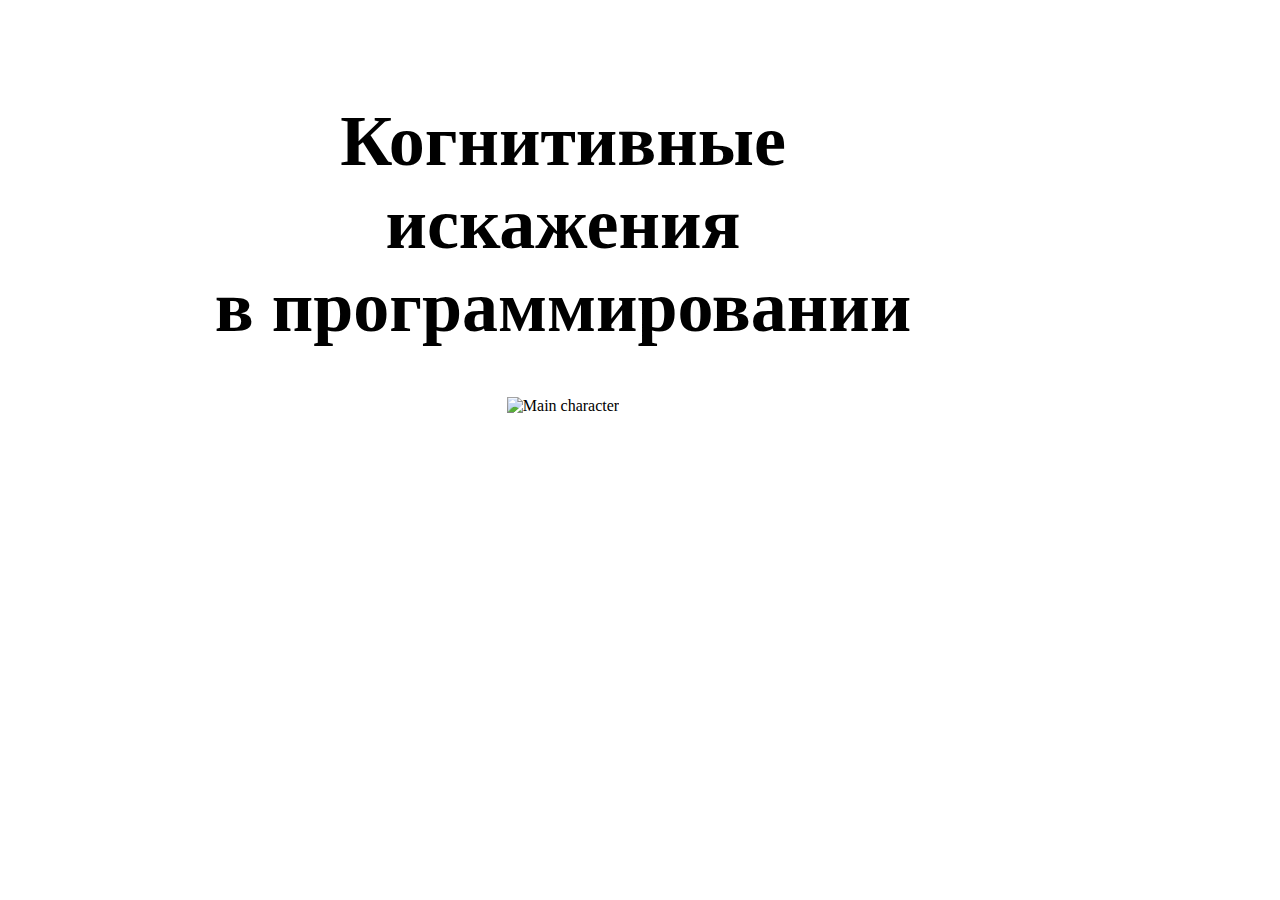
==== index.html @ b48329a7 "header  add section: head, img" ====
<!DOCTYPE html>
<html>
<head>
<meta charset='UTF-8'>
<title>Когнитивные искажения.nikimad</title>
<link href="./styles.css" rel="stylesheet" type="text/css" />
</head>
<body>
    <header>
        <section>
            <h1 class="header-head">Когнитивные
                <br>искажения
                <br>в программировании</h1>
            <img url="./projects-css-l1-cognitive-biases-master/images/background.png" alt="Main character" class="main-img">
        </section>
    </header>
    <main></main>
    <footer></footer>
</body>
</html>
---- styles.css ----
:root {
    --white: #fff;
    --semitransparent-white: #d7ccc0;
    --light: #f5f4f0;
    --main-color: #fe8a02;
    --main-dark: #42413c;
    --dark: #2a2626;
    --semitransparent-dark: #908d8b;
    --brown: #b09a81;
    --blue: #1085c5;
}

@font-face {
  font-family: 'Open Sans Italc';
  src: url('./fonts/Open_Sans/OpenSans-Italic-VariableFont_wdth\,wght.ttf');
}

@font-face {
  font-family: 'Open Sans';
  src: url('./fonts/Open_Sans/OpenSans-VariableFont_wdth\,wght.ttf');
}

@font-face {
  font-family: 'Neucha';
  src: url('./fonts/Neucha/Neucha-Regular.ttf');
}

.f-1 {
    font:16px/1.6em 'Open Sans';
    color: var(--dark);
}

h {
    line-height: 1.2em;
    font-family: 'Open Sans';
}

h1 {
    font-size: 72px;
}

h2 {
    font-size: 60px;
}

h3 {
    font-size: 34px;
}

section {
 max-width: 1110px;
 text-align: center;
 margin: 100px 0;   
}
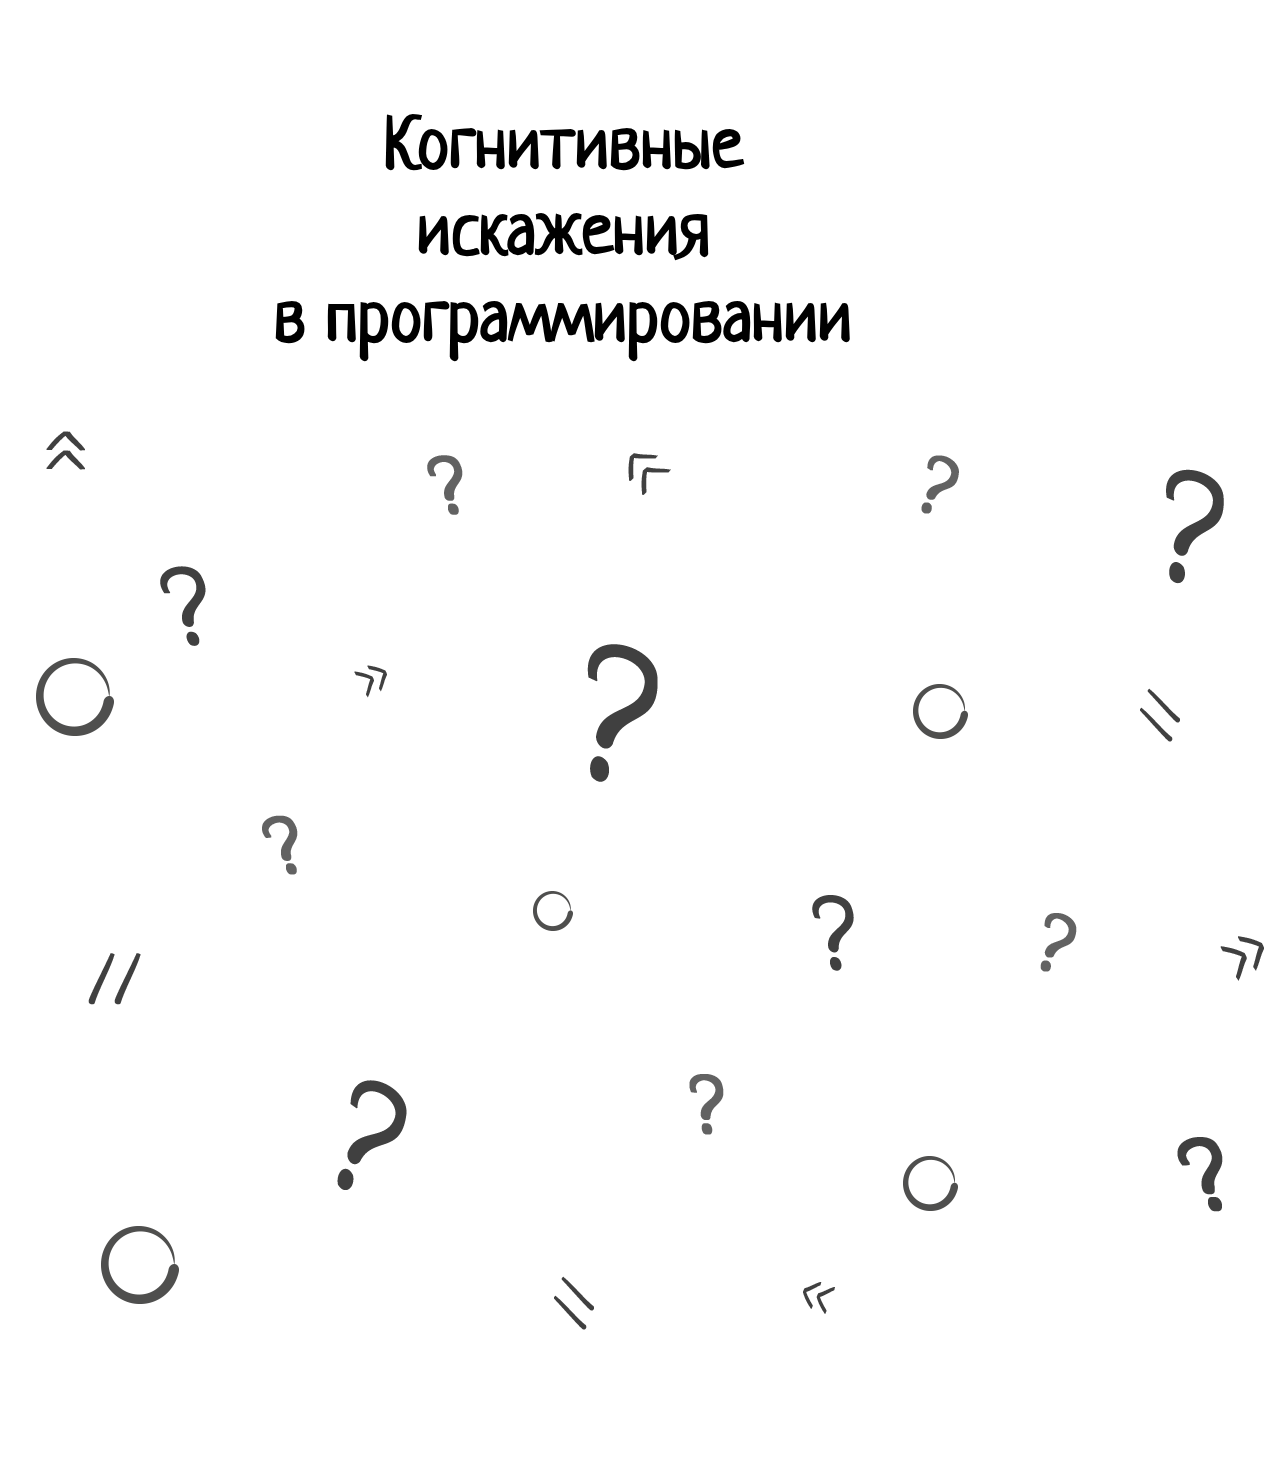
==== commit f2385642: "Update index.html" ====
--- a/index.html
+++ b/index.html
@@ -11,7 +11,7 @@
             <h1 class="header-head">Когнитивные
                 <br>искажения
                 <br>в программировании</h1>
-            <img url="./projects-css-l1-cognitive-biases-master/images/background.png" alt="Main character" class="main-img">
+            <img src="./projects-css-l1-cognitive-biases-master/images/background.png" alt="Main character" class="main-img">
         </section>
     </header>
     <main></main>
--- a/styles.css
+++ b/styles.css
@@ -30,9 +30,11 @@
     color: var(--dark);
 }
 
-h {
+h1,
+h2,
+h3 {
     line-height: 1.2em;
-    font-family: 'Open Sans';
+    font-family: 'Neucha';
 }
 
 h1 {
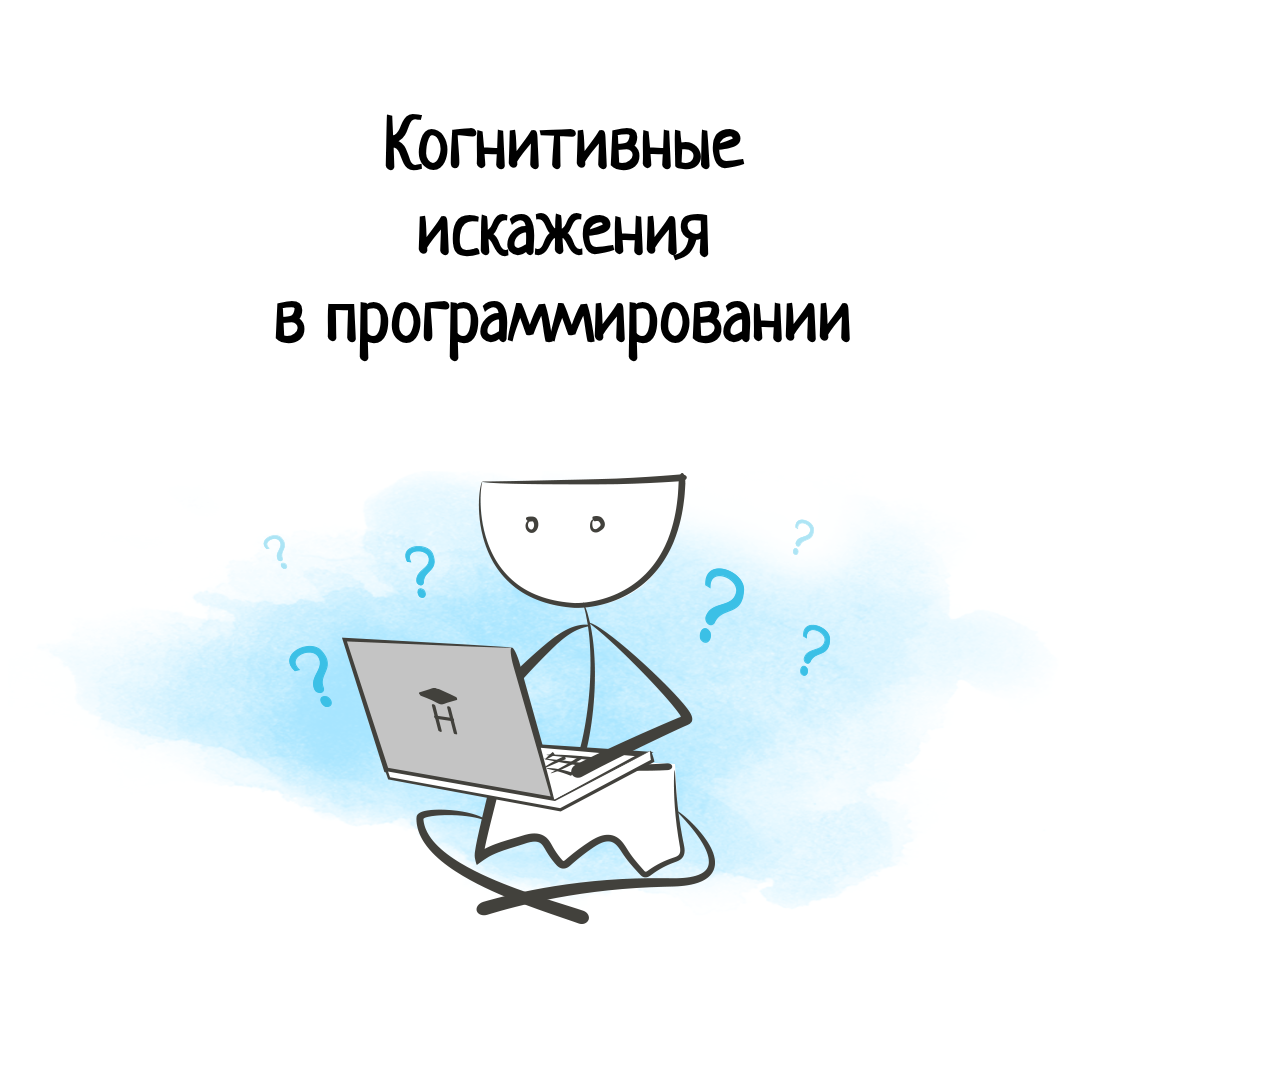
==== commit edc0da17: "Update index.html" ====
--- a/index.html
+++ b/index.html
@@ -11,7 +11,7 @@
             <h1 class="header-head">Когнитивные
                 <br>искажения
                 <br>в программировании</h1>
-            <img src="./projects-css-l1-cognitive-biases-master/images/background.png" alt="Main character" class="main-img">
+            <img src="./projects-css-l1-cognitive-biases-master/images/main.png" alt="Main character" class="main-img">
         </section>
     </header>
     <main></main>
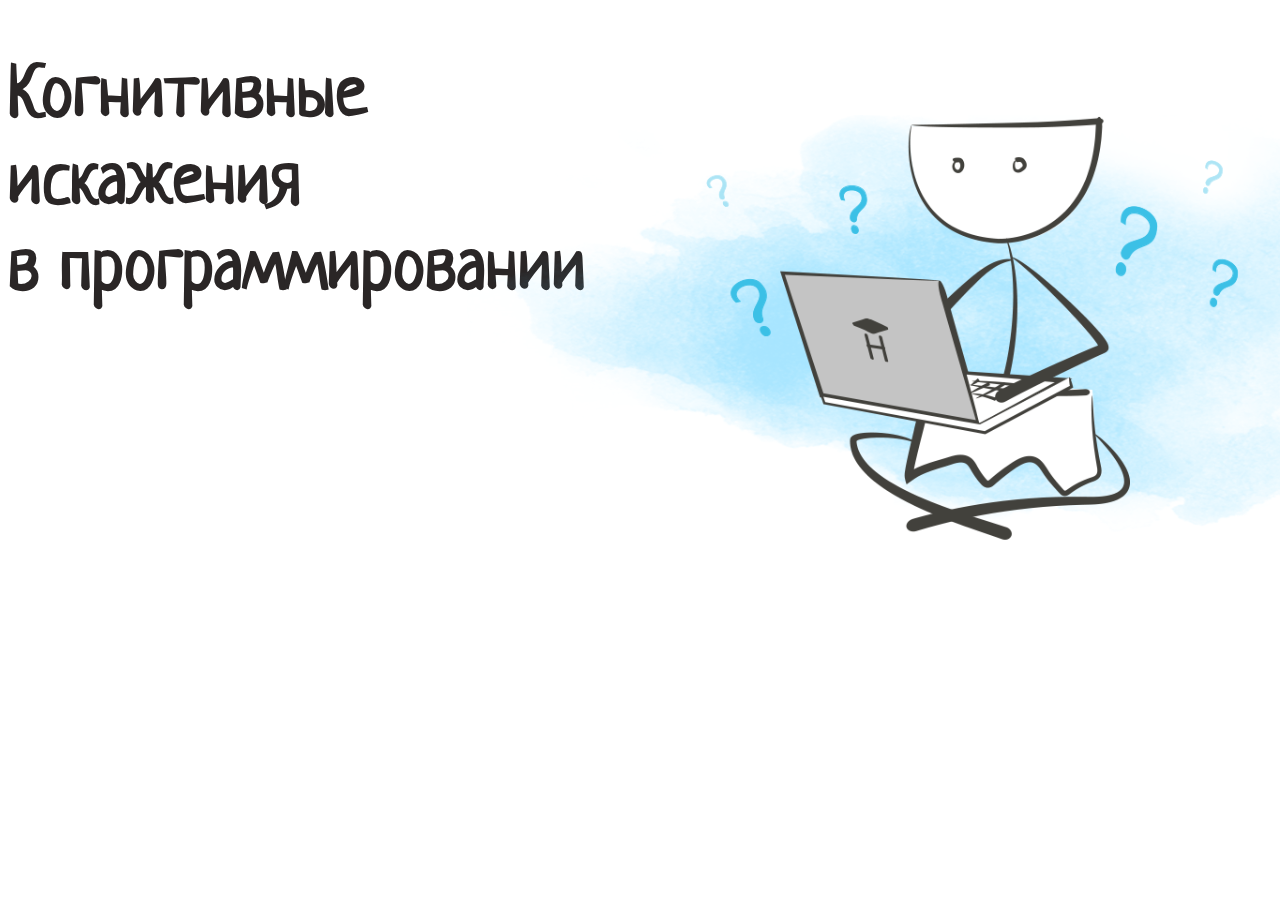
==== commit 956f4d4f: "Update index.html" ====
--- a/index.html
+++ b/index.html
@@ -7,12 +7,11 @@
 </head>
 <body>
     <header>
-        <section>
-            <h1 class="header-head">Когнитивные
-                <br>искажения
-                <br>в программировании</h1>
-            <img src="./projects-css-l1-cognitive-biases-master/images/main.png" alt="Main character" class="main-img">
-        </section>
+      <h1 class="f-1">Когнитивные
+        <br>искажения
+        <br>в программировании
+      </h1>
+      <img src="./projects-css-l1-cognitive-biases-master/images/main.png" alt="Main character" class="main-img">
     </header>
     <main></main>
     <footer></footer>
--- a/styles.css
+++ b/styles.css
@@ -26,7 +26,7 @@
 }
 
 .f-1 {
-    font:16px/1.6em 'Open Sans';
+    font:16px/1.6em 'Open Sans' sans-serif;
     color: var(--dark);
 }
 
@@ -50,7 +50,22 @@
 }
 
 section {
- max-width: 1110px;
- text-align: center;
- margin: 100px 0;   
+    position: relative;
+    max-width: 1110px;
+    margin: 0 auto;
+    padding: 100px 0;
 }
+
+.bg-img:before {
+  content: url('./projects-css-l1-cognitive-biases-master/images/background.png');
+  background-repeat: no-repeat;
+  background-size: cover;
+  opacity: 0.1;
+}
+
+.main-img {
+  position: absolute;
+  height: 525px;
+  top: 55px;
+  right: -270px;
+}
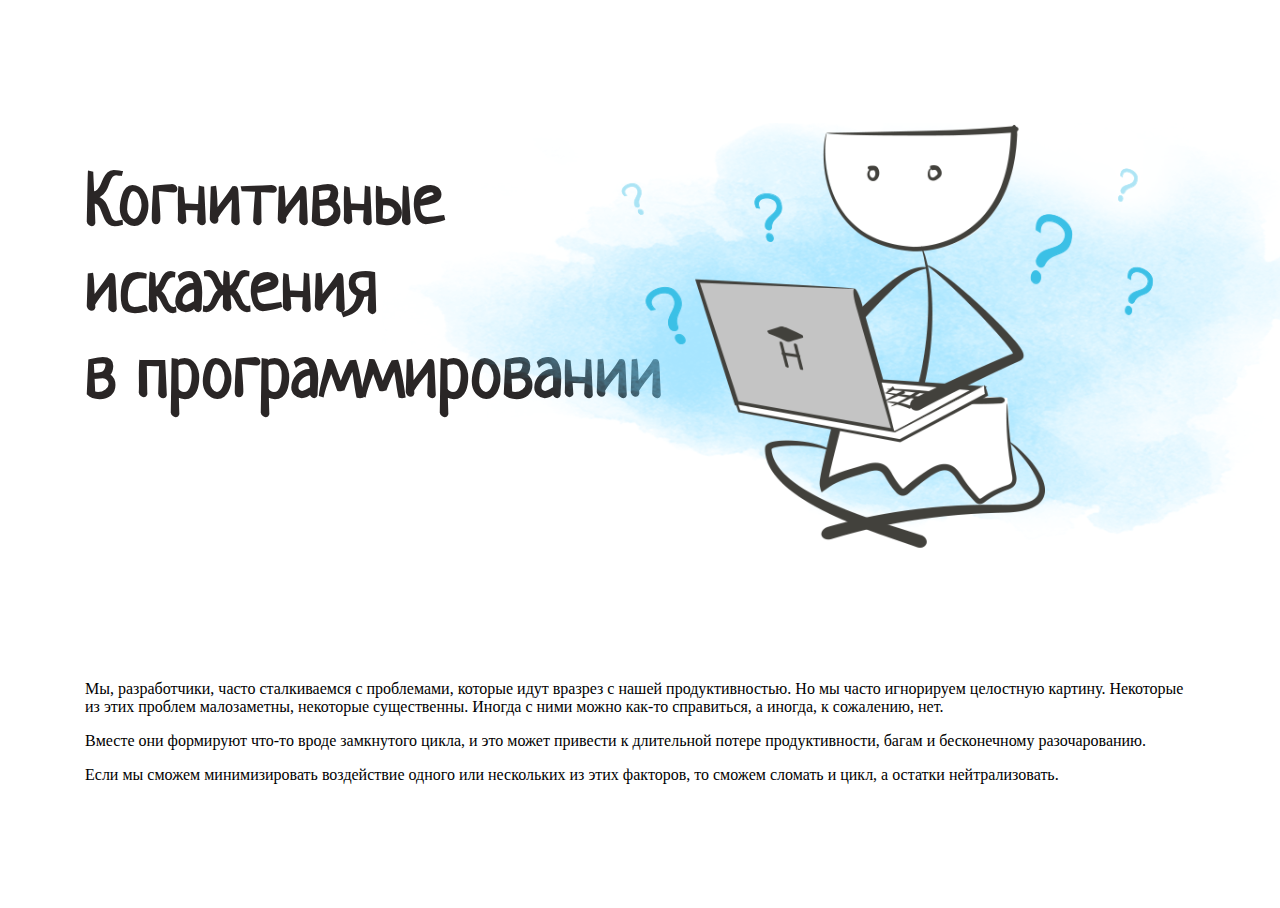
==== commit aee460f2: "Update index.html" ====
--- a/index.html
+++ b/index.html
@@ -6,12 +6,23 @@
 <link href="./styles.css" rel="stylesheet" type="text/css" />
 </head>
 <body>
-    <header>
-      <h1 class="f-1">Когнитивные
+    <header class="bg">
+      <section>
+      <h1 class="f-1 head">Когнитивные
         <br>искажения
-        <br>в программировании
+        <br>в&nbsp;программировании
       </h1>
       <img src="./projects-css-l1-cognitive-biases-master/images/main.png" alt="Main character" class="main-img">
+      </section>
+      <section class="header-text-container"> 
+        <p>Мы, разработчики, часто сталкиваемся с проблемами, которые идут вразрез с нашей продуктивностью.
+           Но мы часто игнорируем целостную картину. Некоторые из этих проблем малозаметны, некоторые существенны.
+            Иногда с ними можно как-то справиться, а иногда, к сожалению, нет.</p>
+        <p>Вместе они формируют что-то вроде замкнутого цикла, и это может привести к длительной потере продуктивности,
+           багам и бесконечному разочарованию.</p>
+        <p>Если мы сможем минимизировать воздействие одного или нескольких из этих факторов,
+           то сможем сломать и цикл, а остатки нейтрализовать.</p>
+      </section>
     </header>
     <main></main>
     <footer></footer>
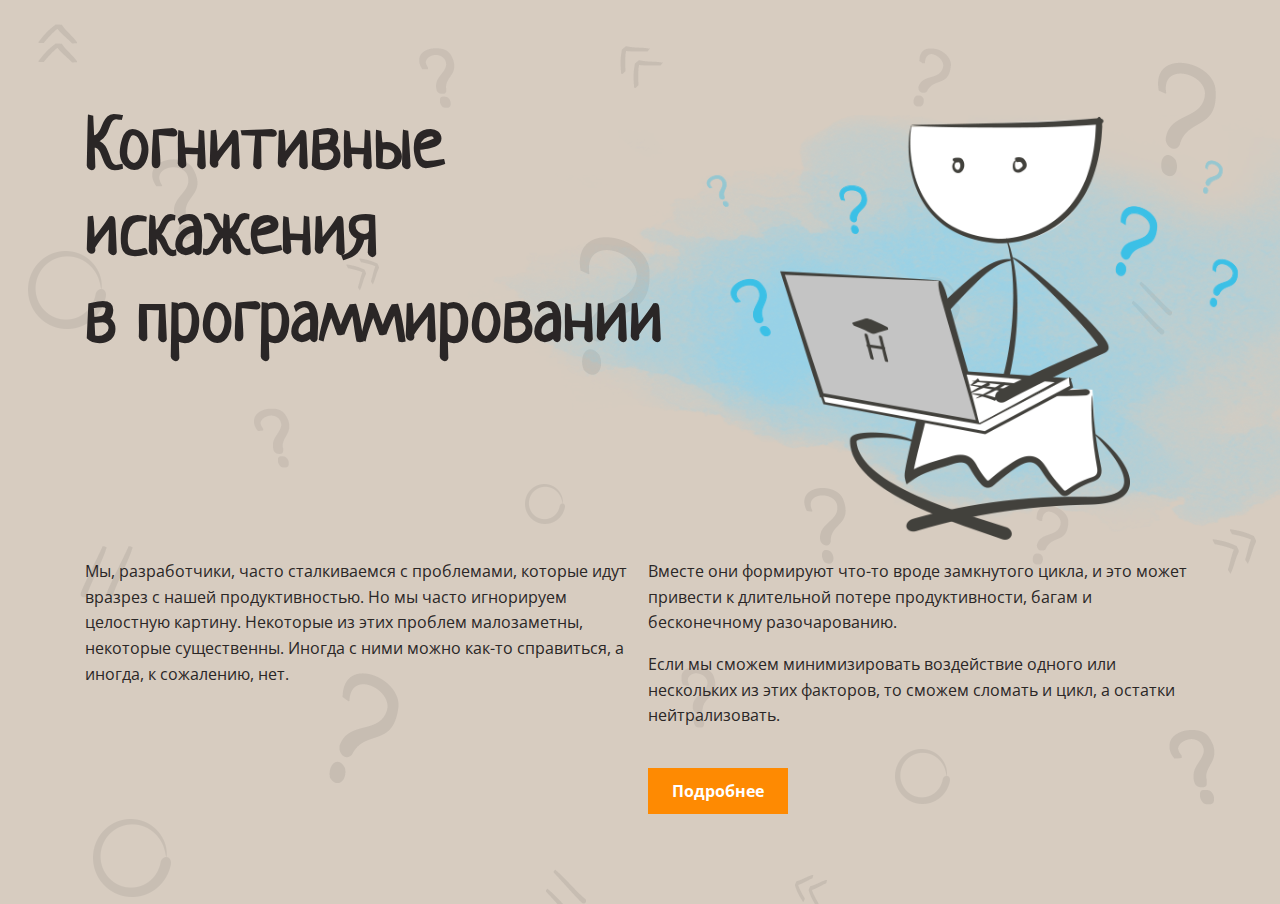
==== commit d18963f7: "complete header" ====
--- a/index.html
+++ b/index.html
@@ -14,14 +14,19 @@
       </h1>
       <img src="./projects-css-l1-cognitive-biases-master/images/main.png" alt="Main character" class="main-img">
       </section>
-      <section class="header-text-container"> 
+      <section class="header-text-container">
+        <div class="first-col">
         <p>Мы, разработчики, часто сталкиваемся с проблемами, которые идут вразрез с нашей продуктивностью.
            Но мы часто игнорируем целостную картину. Некоторые из этих проблем малозаметны, некоторые существенны.
             Иногда с ними можно как-то справиться, а иногда, к сожалению, нет.</p>
+        </div>
+        <div class="second-col">
         <p>Вместе они формируют что-то вроде замкнутого цикла, и это может привести к длительной потере продуктивности,
            багам и бесконечному разочарованию.</p>
         <p>Если мы сможем минимизировать воздействие одного или нескольких из этих факторов,
            то сможем сломать и цикл, а остатки нейтрализовать.</p>
+        </div>
+        <a href='#' class="details">Подробнее</a>
       </section>
     </header>
     <main></main>
--- a/styles.css
+++ b/styles.css
@@ -25,9 +25,16 @@
   src: url('./fonts/Neucha/Neucha-Regular.ttf');
 }
 
-.f-1 {
-    font:16px/1.6em 'Open Sans' sans-serif;
-    color: var(--dark);
+body {
+  margin: 0;
+  background-color: var(--semitransparent-white);
+  font:16px/1.6em 'Open Sans', sans-serif;
+  color: var(--dark);
+}
+
+header {
+  position: relative;
+  overflow: hidden ;
 }
 
 h1,
@@ -50,13 +57,15 @@
 }
 
 section {
-    position: relative;
-    max-width: 1110px;
-    margin: 0 auto;
-    padding: 100px 0;
+  max-width: 1110px;
+  margin: 0 auto;
+  padding: 100px 0;
 }
 
-.bg-img:before {
+.bg::before {
+  position: absolute;
+  top: 0;
+  left: 0;
   content: url('./projects-css-l1-cognitive-biases-master/images/background.png');
   background-repeat: no-repeat;
   background-size: cover;
@@ -68,4 +77,34 @@
   height: 525px;
   top: 55px;
   right: -270px;
+  z-index: 1;
 }
+
+.head {
+  position: relative;
+  margin: 0;
+  z-index: 2;
+}
+
+.header-text-container {
+  columns: 2;
+}
+
+.first-col *{
+  margin: 0;
+}
+
+.second-col {
+  break-inside: avoid;
+  margin-bottom: 50px;
+}
+
+.details {
+  position: relative;
+  font-weight: bold;
+  color: var(--white);
+  text-decoration: none;
+  padding: 12px 24px;
+  background-color: var(--main-color);
+  z-index: 1;
+}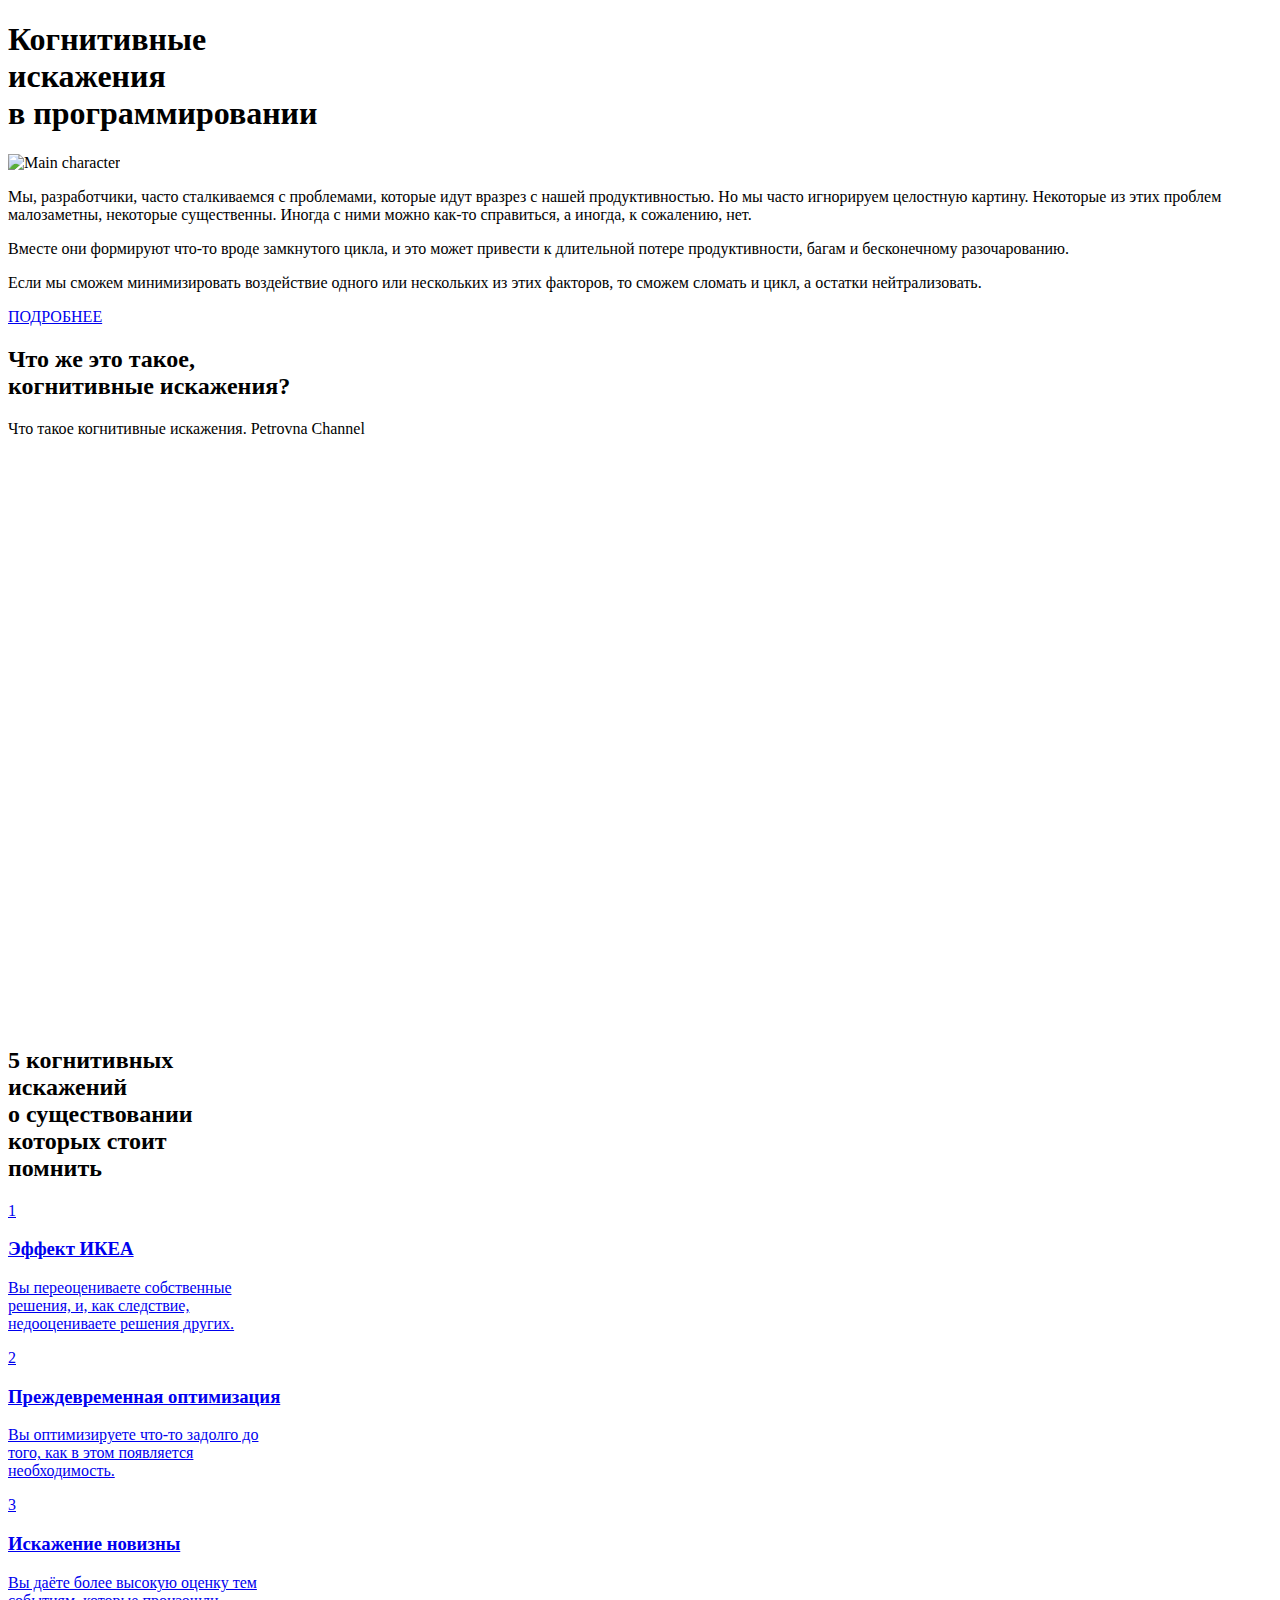
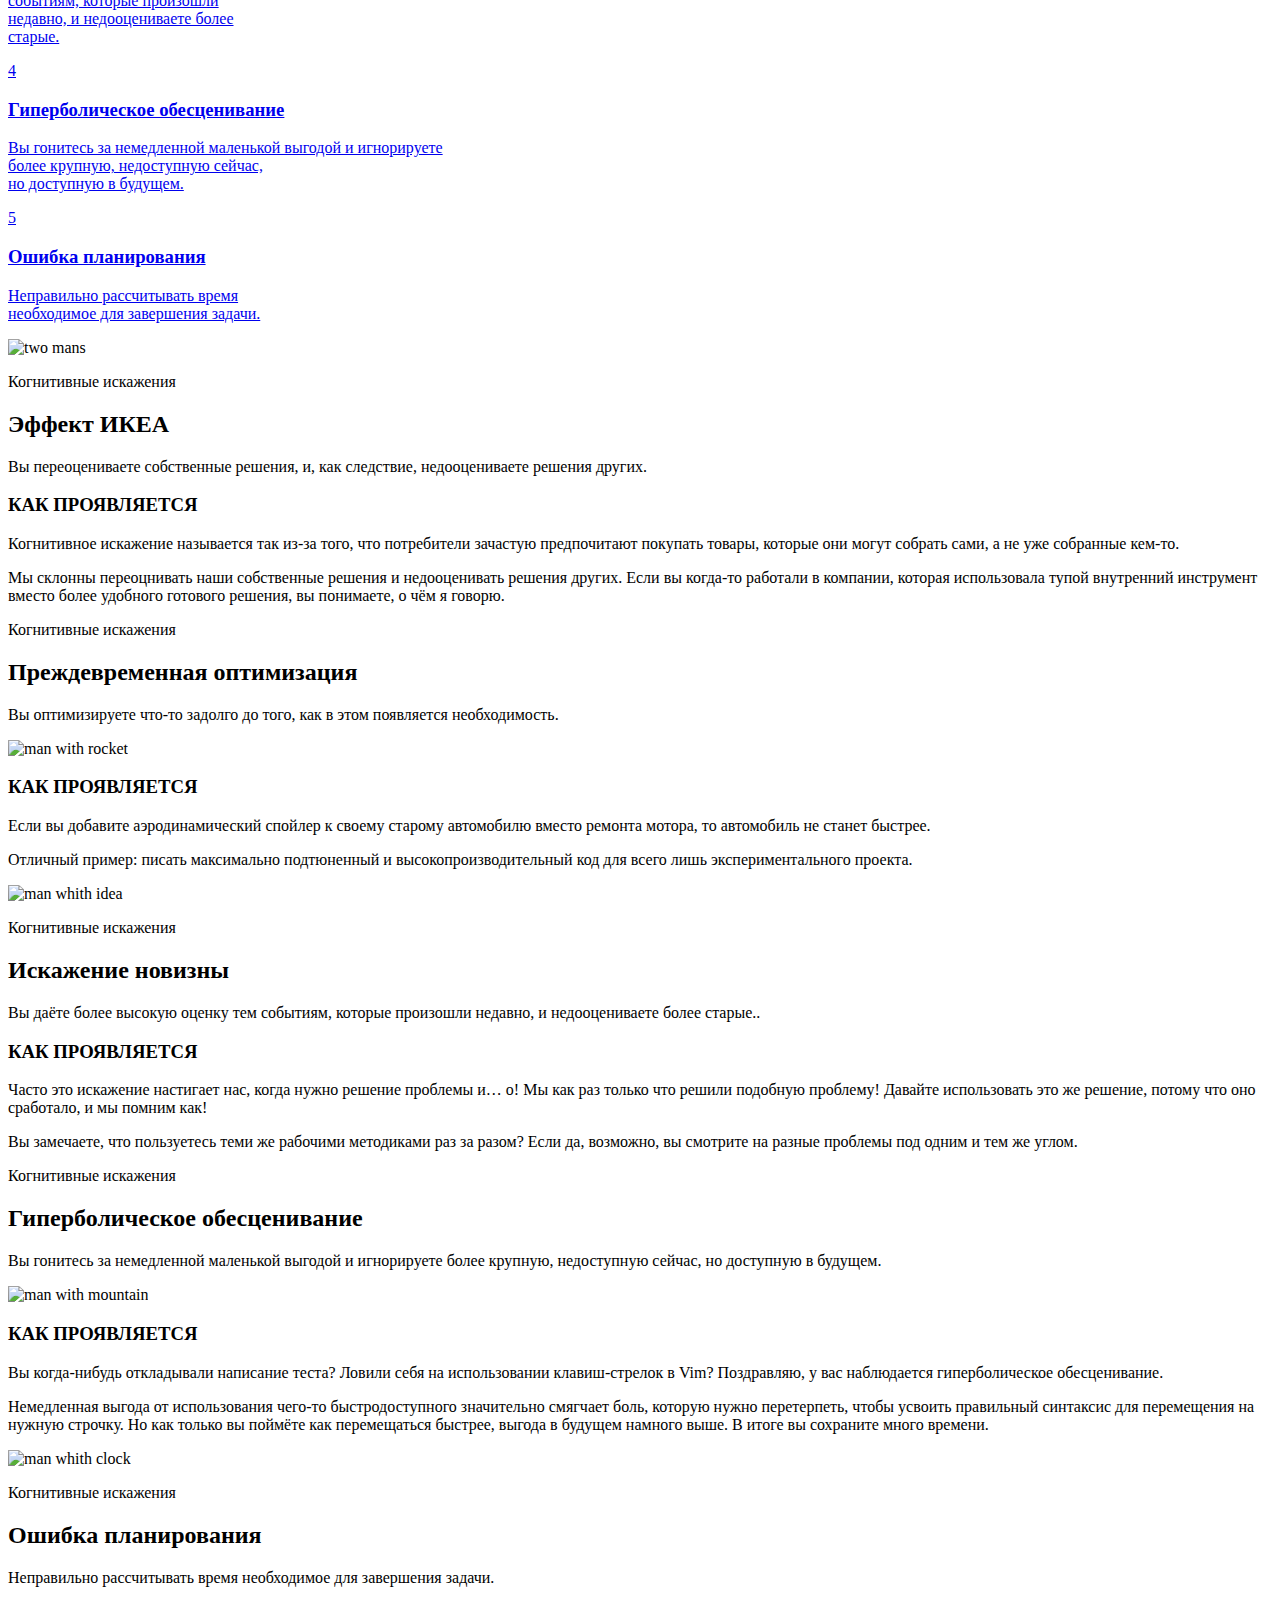
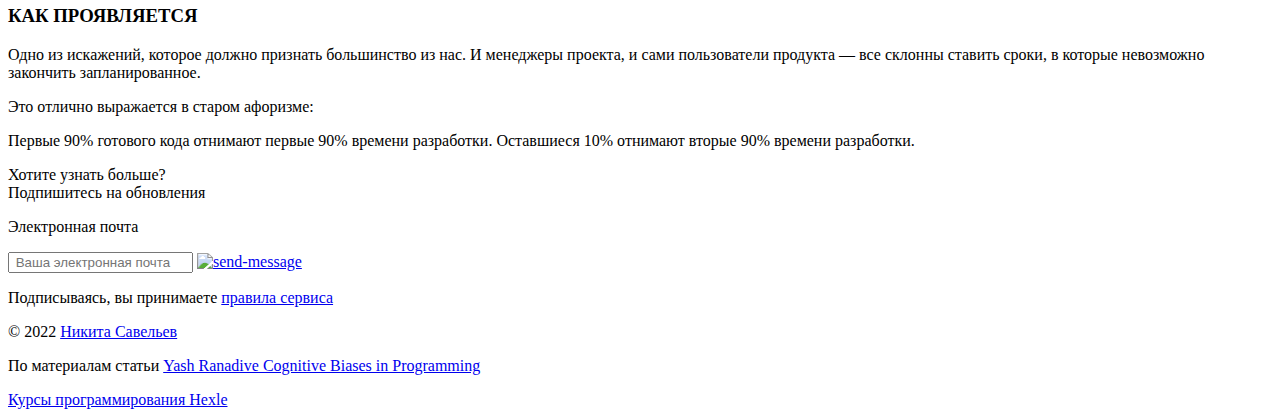
==== commit 225d468d: "Update index.html" ====
--- a/index.html
+++ b/index.html
@@ -1,35 +1,283 @@
 <!DOCTYPE html>
-<html>
-<head>
-<meta charset='UTF-8'>
-<title>Когнитивные искажения.nikimad</title>
-<link href="./styles.css" rel="stylesheet" type="text/css" />
-</head>
-<body>
-    <header class="bg">
-      <section>
-      <h1 class="f-1 head">Когнитивные
-        <br>искажения
-        <br>в&nbsp;программировании
-      </h1>
-      <img src="./projects-css-l1-cognitive-biases-master/images/main.png" alt="Main character" class="main-img">
-      </section>
-      <section class="header-text-container">
-        <div class="first-col">
-        <p>Мы, разработчики, часто сталкиваемся с проблемами, которые идут вразрез с нашей продуктивностью.
-           Но мы часто игнорируем целостную картину. Некоторые из этих проблем малозаметны, некоторые существенны.
-            Иногда с ними можно как-то справиться, а иногда, к сожалению, нет.</p>
-        </div>
-        <div class="second-col">
-        <p>Вместе они формируют что-то вроде замкнутого цикла, и это может привести к длительной потере продуктивности,
-           багам и бесконечному разочарованию.</p>
-        <p>Если мы сможем минимизировать воздействие одного или нескольких из этих факторов,
-           то сможем сломать и цикл, а остатки нейтрализовать.</p>
-        </div>
-        <a href='#' class="details">Подробнее</a>
-      </section>
-    </header>
-    <main></main>
-    <footer></footer>
+<html lang="ru">
+	<head>
+    	<meta charset='UTF-8'>
+    	<title>Когнитивные искажения.nikimad</title>
+    	<link href="./style.css" rel="stylesheet" type="text/css" />
+    </head>
+    <body>
+		<header>
+			<section class="bg bg-light">
+				<div class="content-container two-cols-header">
+					<h1 class="head-title">
+						<span class="f-main">Когнитивные
+						<br>искажения</span>
+						<br>в программировании</h1>
+					<img src="./src/projects-css-l1-cognitive-biases-master/images/main.png"
+						alt="Main character" class="main-img"> 
+
+					<div class="col-header">
+						<p>Мы, разработчики, часто сталкиваемся с проблемами, которые идут вразрез с нашей продуктивностью.
+						Но мы часто игнорируем целостную картину. Некоторые из этих проблем малозаметны, некоторые существенны.
+						Иногда с ними можно как-то справиться, а иногда, к сожалению, нет.</p>
+					</div>
+          			<div class="col-header">
+						<p>Вместе они формируют что-то вроде замкнутого цикла, и это может привести к длительной потере продуктивности,
+						багам и бесконечному разочарованию.</p>
+						<p>Если мы сможем минимизировать воздействие одного или нескольких из этих факторов,
+						то сможем сломать и цикл, а остатки нейтрализовать.</p>
+        			</div>
+					<a href='#cards' class="details">ПОДРОБНЕЕ</a>
+				</div>
+			
+			</section>
+
+		</header>
+		<main>
+			<section class="video-sec">
+				<div class="content-container video-container">
+					<h2 class="video-title"><span class="f-main">Что же это такое,
+					</span><br>когнитивные искажения?</h2>
+                	<p class="video-author">Что такое когнитивные искажения.
+			     	Petrovna Channel</p>
+                	<iframe class="video filter" width="919" height="569"
+				 	src="https://www.youtube.com/embed/jie9AizBqss" frameborder="0"
+				 	allowfullscreen></iframe>
+				</div>
+			</section>
+			<section class="bg-dark">
+				<nav class="cards content-container">
+					<a name='cards'></a>
+					  <div class="row first-row">
+						<div class="f-white">
+						  <h2 class="head-box-head"><span class="f-main">5 когнитивных<br>
+							искажений</span><br>
+							о&nbsp;существовании<br>
+							которых стоит<br>
+							помнить</h2>
+						</div>
+						<a href="#ikea-effect" class="box">
+						  <span class="box-num">1</span>
+						  <h3 class="f-main">Эффект ИКЕА</h3>
+						  <p>Вы переоцениваете собственные<br>
+							 решения, и, как следствие,<br>
+							 недооцениваете решения других.</p>
+						</a>
+						<a href="#premature-optimization" class="box">
+						  <span class="box-num">2</span>
+						  <h3 class="f-main">Преждевременная оптимизация</h3>
+						  <p>Вы оптимизируете что-то задолго до<br>
+							 того, как в этом появляется<br>
+							 необходимость.</p>
+						</a>
+					  </div>
+					  <div class="row">
+						<a href="#distortion-of-novelty" class="box">
+						  <span class="box-num">3</span>
+						  <h3 class="f-main">Искажение новизны</h3>
+						  <p>Вы даёте более высокую оценку тем<br>
+							 событиям, которые произошли<br>
+							 недавно, и недооцениваете более<br>
+							 старые.</p>            
+						</a>
+						<a href="#hyperbolic-depreciation" class="box">
+						  <span class="box-num">4</span>
+						  <h3 class="f-main">Гиперболическое обесценивание</h3>
+						  <p>Вы гонитесь за немедленной маленькой выгодой и игнорируете<br>
+							 более крупную, недоступную сейчас,<br>
+							 но доступную в будущем.</p>
+						</a>
+						<a href="#errors-in-planning" class="box">
+						  <span class="box-num">5</span>
+						  <h3 class="f-main">Ошибка планирования</h3>
+						  <p>Неправильно рассчитывать время<br>
+							 необходимое для завершения задачи.</p>
+						</a>
+					  </div>
+				  </nav>
+			</section>
+<!--IKEA-->
+<section class="bg bg-light" id="ikea-effect">
+	<div class="content-container">
+		<div class="two-cols-topic">
+	  		<img class="topic-img filter" src="./src/projects-css-l1-cognitive-biases-master/images/1.png" alt="two mans">
+	  
+	  		<div>
+				<p class="pseudo-head f-semi-dark">Когнитивные искажения</p>
+				<h2 class="topic-head">Эффект ИКЕА</h2>
+				<p class="cito">Вы переоцениваете собственные решения, и,
+		  		как следствие, недооцениваете решения других.</p>
+	  		</div>
+
+		</div>
+
+		<h3 class="topic-head-how bg-brown f-white">КАК ПРОЯВЛЯЕТСЯ</h3>
+
+		<div class="two-cols-topic">
+
+	  		<div class="col-topic">
+				<p>Когнитивное искажение называется так из-за того,
+		   		что потребители зачастую предпочитают покупать товары,
+		   		которые они могут собрать сами, а не уже собранные кем-то.</p>
+	  		</div>
+
+	  	<div class="col-topic">
+			<p>Мы склонны переоцнивать наши собственные решения и недооценивать
+			решения других. Если вы когда-то работали в компании,
+		    которая использовала тупой внутренний инструмент вместо более
+		    удобного готового решения, вы понимаете, о чём я говорю.</p>
+	  	</div>
+	</div>
+
+  </section>
+<!--premature-optimization-->
+  <section class="bg bg-brown" id="premature-optimization">
+	  <div class="content-container">
+	  		<div class="two-cols-topic">
+	  			<div>
+					<p class="pseudo-head f-semi-white">Когнитивные искажения</p>
+					<h2 class="topic-head f-white">Преждевременная оптимизация</h2>
+					<p class="cito f-white">Вы оптимизируете что-то задолго до того, как в этом появляется необходимость.</p>
+	  			</div>
+
+	  			<img class="topic-img filter" src="./src/projects-css-l1-cognitive-biases-master/images/2.png" alt="man with rocket">
+			</div>
+	  
+			<h3 class="topic-head-how bg-white f-brown">КАК ПРОЯВЛЯЕТСЯ</h3>
+
+	  		<div class="two-cols-topic">
+
+				<div class="col-topic f-white">
+		  			<p>Если вы добавите аэродинамический спойлер к своему старому
+						автомобилю вместо ремонта мотора, то автомобиль не станет быстрее.</p>
+				</div>
+
+				<div class="col-topic f-white">
+		  			<p>Отличный пример: писать максимально подтюненный и
+						   высокопроизводительный код для всего лишь экспериментального проекта.</p>
+				</div>
+	  		</div>
+	  </div>
+  </section>
+  <!--distortion-of-novelty-->
+<section class="bg bg-light" id="distortion-of-novelty">
+	<div class="content-container">
+		<div class="two-cols-topic">
+	  		<img class="topic-img filter" src="./src/projects-css-l1-cognitive-biases-master/images/3.png" alt="man whith idea">
+	  
+	  		<div>
+				<p class="pseudo-head f-semi-dark">Когнитивные искажения</p>
+				<h2 class="topic-head">Искажение новизны</h2>
+				<p class="cito">Вы даёте более высокую оценку тем событиям, которые произошли недавно,
+					 и недооцениваете более старые..</p>
+	  		</div>
+
+		</div>
+
+		<h3 class="topic-head-how bg-brown f-white">КАК ПРОЯВЛЯЕТСЯ</h3>
+
+		<div class="two-cols-topic">
+
+	  		<div class="col-topic">
+				<p>Часто это искажение настигает нас, когда нужно решение проблемы и… о!
+					 Мы как раз только что решили подобную проблему!
+					 Давайте использовать это же решение, потому что оно сработало, и мы помним как!</p>
+	  		</div>
+
+	  	<div class="col-topic">
+			<p>Вы замечаете, что пользуетесь теми же рабочими методиками раз за разом?
+				Если да, возможно, вы смотрите на разные проблемы под одним и тем же углом.</p>
+	  	</div>
+	</div>
+  </section>
+  <!--hyperbolic-depreciation-->
+  <section class="bg bg-brown" id="hyperbolic-depreciation">
+	<div class="content-container">
+			<div class="two-cols-topic">
+				<div>
+				  <p class="pseudo-head f-semi-white">Когнитивные искажения</p>
+				  <h2 class="topic-head f-white">Гиперболическое обесценивание</h2>
+				  <p class="cito f-white">Вы гонитесь за немедленной маленькой выгодой и игнорируете более крупную,
+					   недоступную сейчас, но доступную в будущем.</p>
+				</div>
+
+				<img class="topic-img filter" src="./src/projects-css-l1-cognitive-biases-master/images/4.png" alt="man with mountain">
+		  </div>
+	
+		  <h3 class="topic-head-how bg-white f-brown">КАК ПРОЯВЛЯЕТСЯ</h3>
+
+			<div class="two-cols-topic">
+
+			  <div class="col-topic f-white">
+					<p>Вы когда-нибудь откладывали написание теста? Ловили себя на использовании клавиш-стрелок в Vim?
+						 Поздравляю, у вас наблюдается гиперболическое обесценивание.</p>
+			  </div>
+
+			  <div class="col-topic f-white">
+					<p>Немедленная выгода от использования чего-то быстродоступного значительно
+						 смягчает боль, которую нужно перетерпеть, чтобы усвоить правильный
+						  синтаксис для перемещения на нужную строчку. Но как только вы поймёте как
+						   перемещаться быстрее, выгода в будущем намного выше. В итоге вы сохраните
+						    много времени.</p>
+			  </div>
+			</div>
+	</div>
+</section>
+  <!--errors-in-planning-->
+  <section class="bg bg-light" id="errors-in-planning">
+	<div class="content-container">
+		<div class="two-cols-topic">
+	  		<img class="topic-img filter" src="./src/projects-css-l1-cognitive-biases-master/images/5.png" alt="man whith clock">
+	  
+	  		<div>
+				<p class="pseudo-head f-semi-dark">Когнитивные искажения</p>
+				<h2 class="topic-head">Ошибка планирования</h2>
+				<p class="cito">Неправильно рассчитывать время необходимое для завершения задачи.</p>
+	  		</div>
+
+		</div>
+
+		<h3 class="topic-head-how bg-brown f-white">КАК ПРОЯВЛЯЕТСЯ</h3>
+
+		<div class="two-cols-topic">
+
+	  		<div class="col-topic">
+				<p>Одно из искажений, которое должно признать большинство из нас.
+					 И менеджеры проекта, и сами пользователи продукта — все склонны
+					  ставить сроки, в которые невозможно закончить запланированное.</p>
+	  		</div>
+
+	  	<div class="col-topic">
+			<p>Это отлично выражается в старом афоризме:</p>
+
+			<p class="inner-cito">Первые 90% готового кода отнимают первые 90% времени разработки.
+				Оставшиеся 10% отнимают вторые 90% времени разработки.</p>
+	  	</div>
+	</div>
+  </section>
+</main>
+<footer>
+	<section>
+		<div class="content-container">
+			<div class="form-container">
+				<p class="subscribe-title">Хотите узнать больше?<br>
+					Подпишитесь на обновления</p>
+			<form class="e-mail-form">
+				<p class="form-title">Электронная почта</p>
+				<div class="input-container">
+				<input class="e-mail" type="text" placeholder=" Ваша электронная почта">
+				<a class="send" href="#"><img class="plane" src="./src/projects-css-l1-cognitive-biases-master/images/send.svg" alt="send-message"></a>
+				</div>
+				<p class="rules-agreement">Подписываясь, вы принимаете <a class="f-white" href="#">правила сервиса</a></p>
+			</form>
+			</div>
+			<div class="info">
+				<p>© 2022 <a class="github" href="https://github.com/Nikimad">Никита Савельев</a></p>
+				<p>По материалам статьи <a href="https://medium.com/hackernoon/cognitive-biases-in-programming-5e937707c27b">Yash Ranadive Cognitive Biases in Programming</a></p>
+				<a href="https://ru.hexlet.io/">Курсы программирования Hexle</a>
+			</div>
+		</div>
+	</section>
+</footer>
 </body>
 </html>
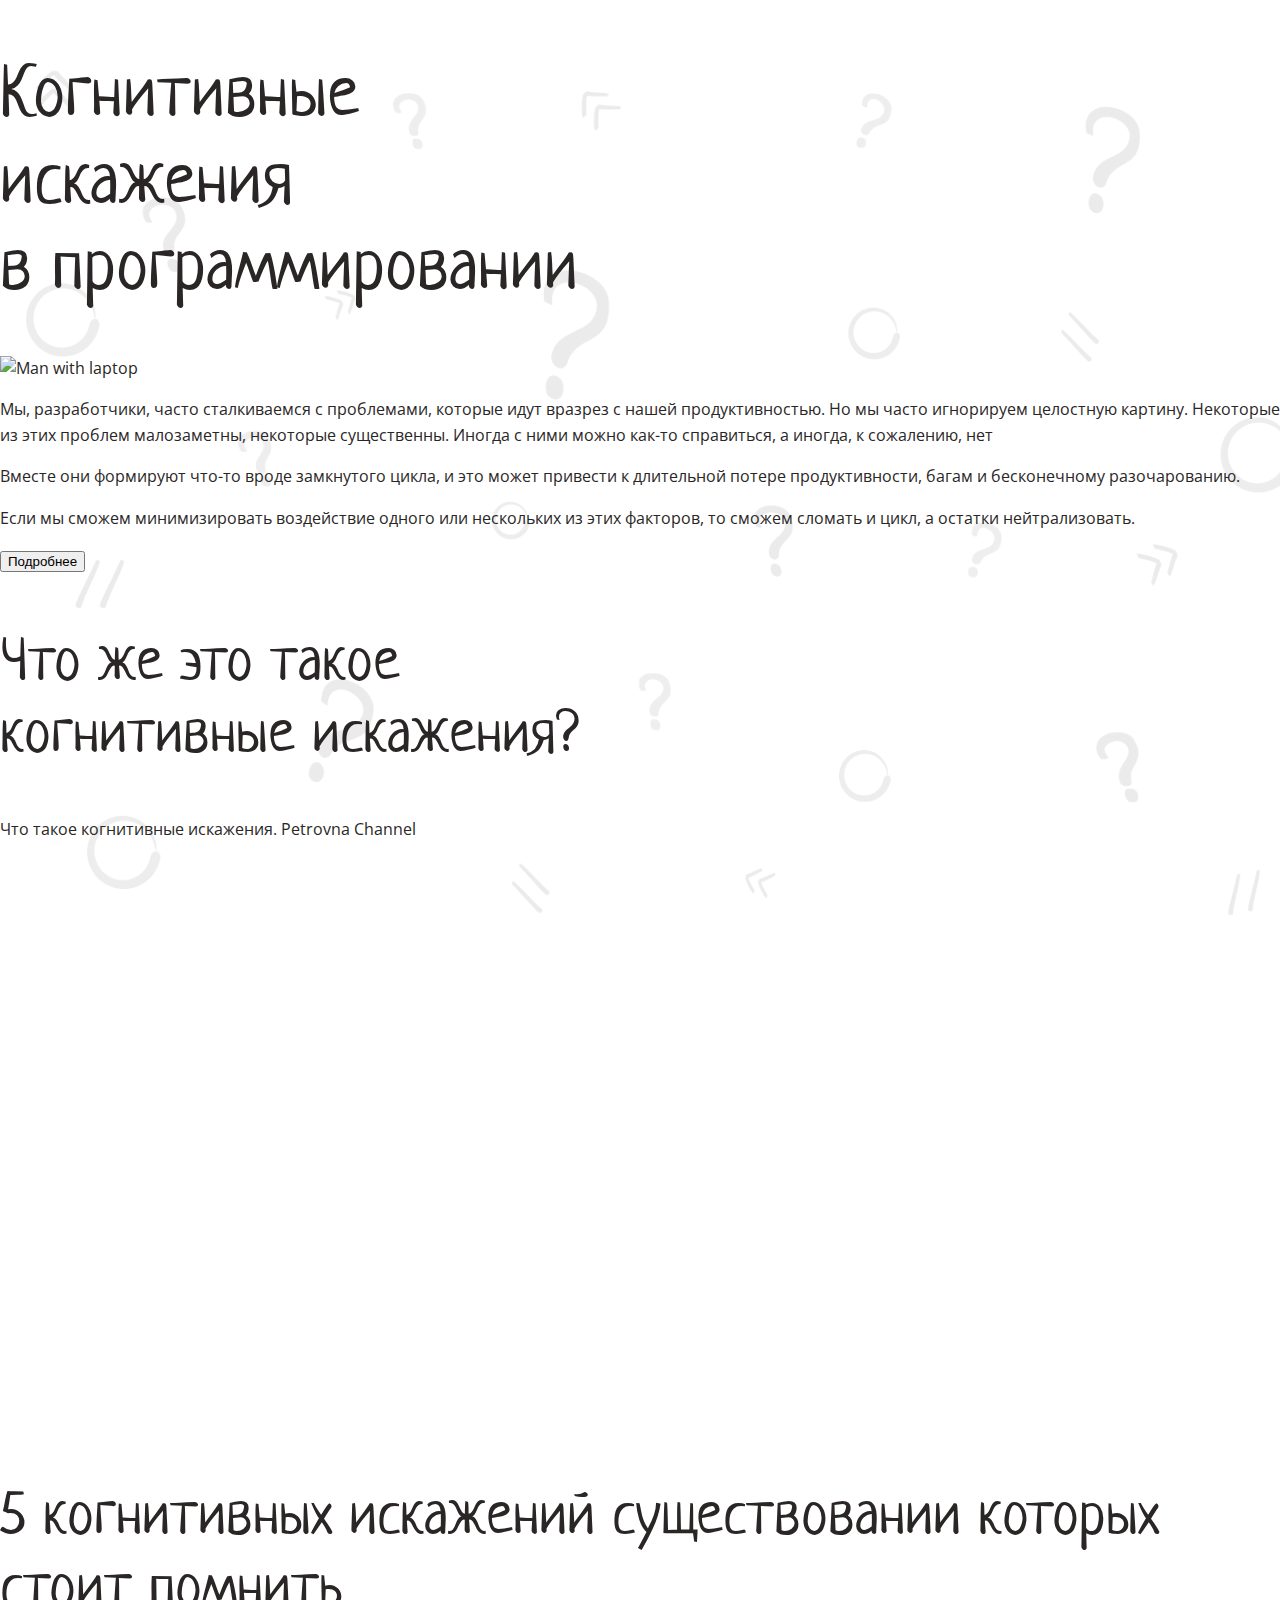
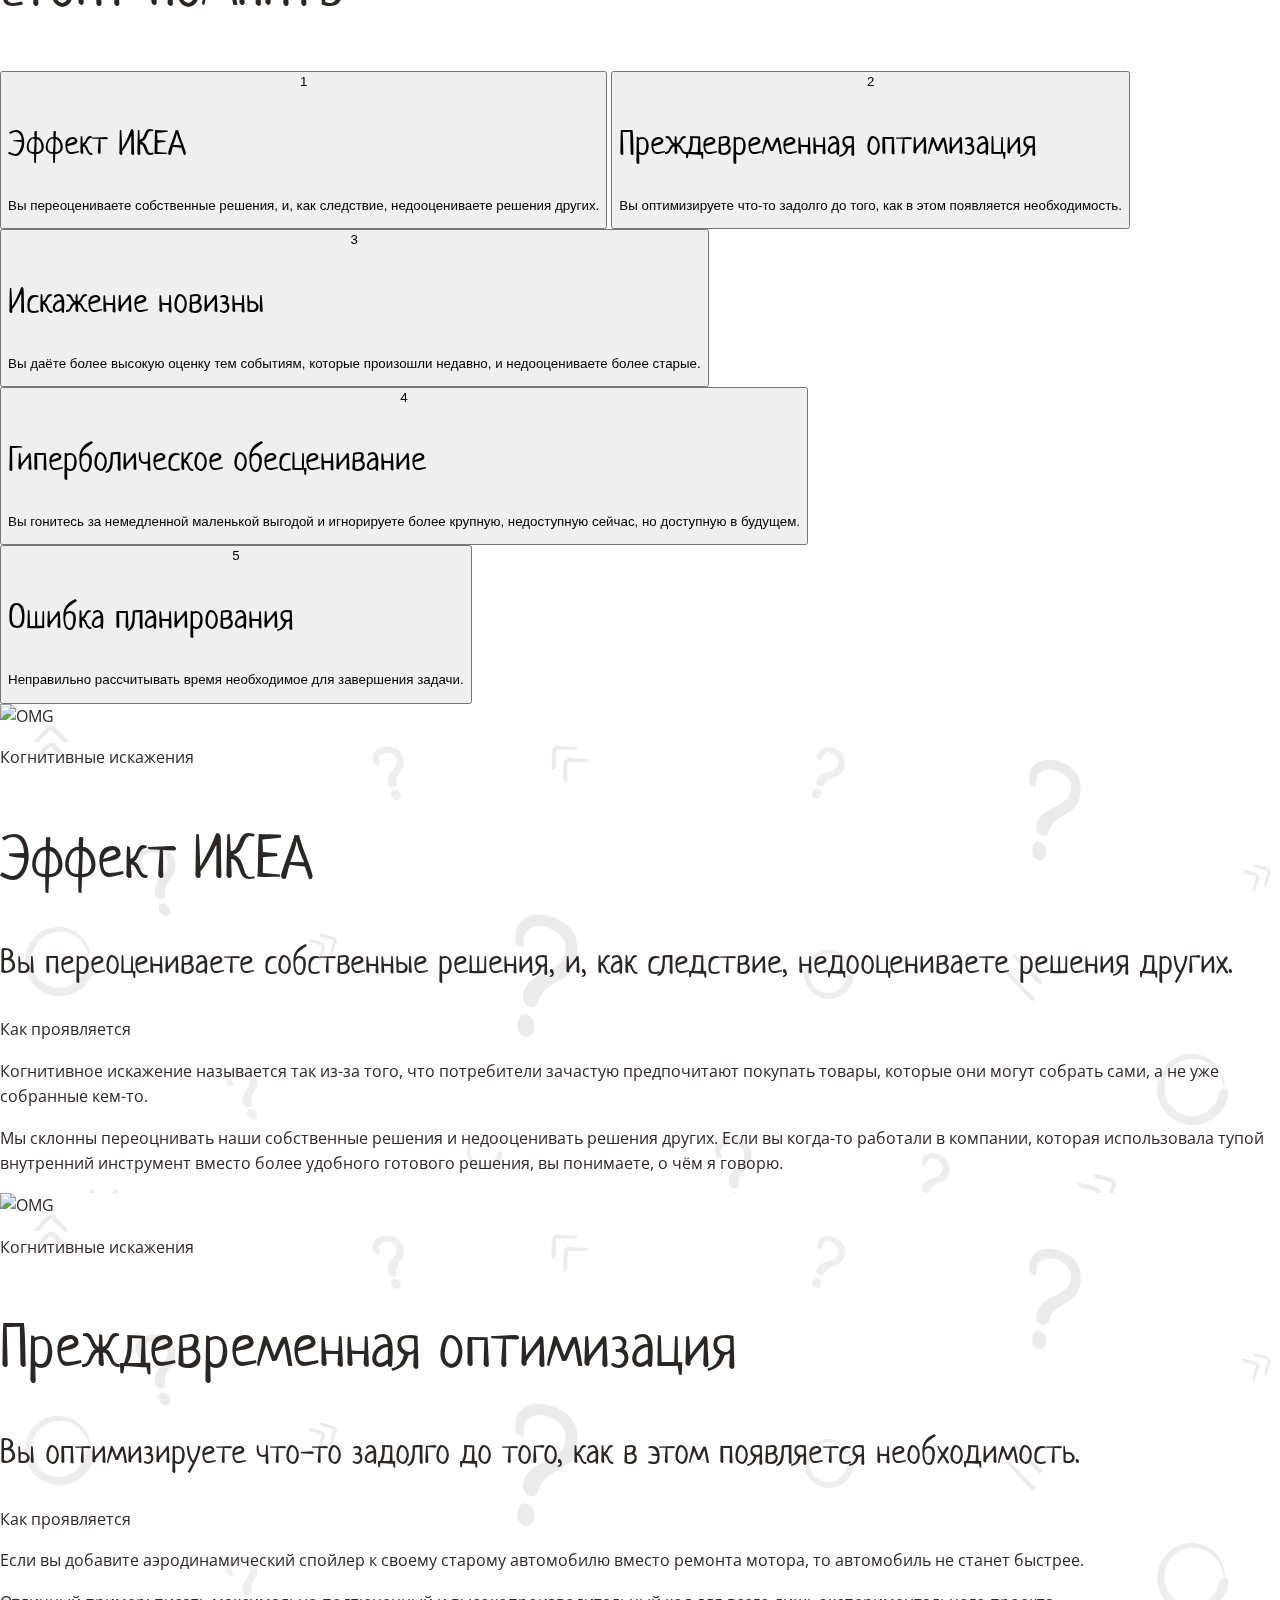
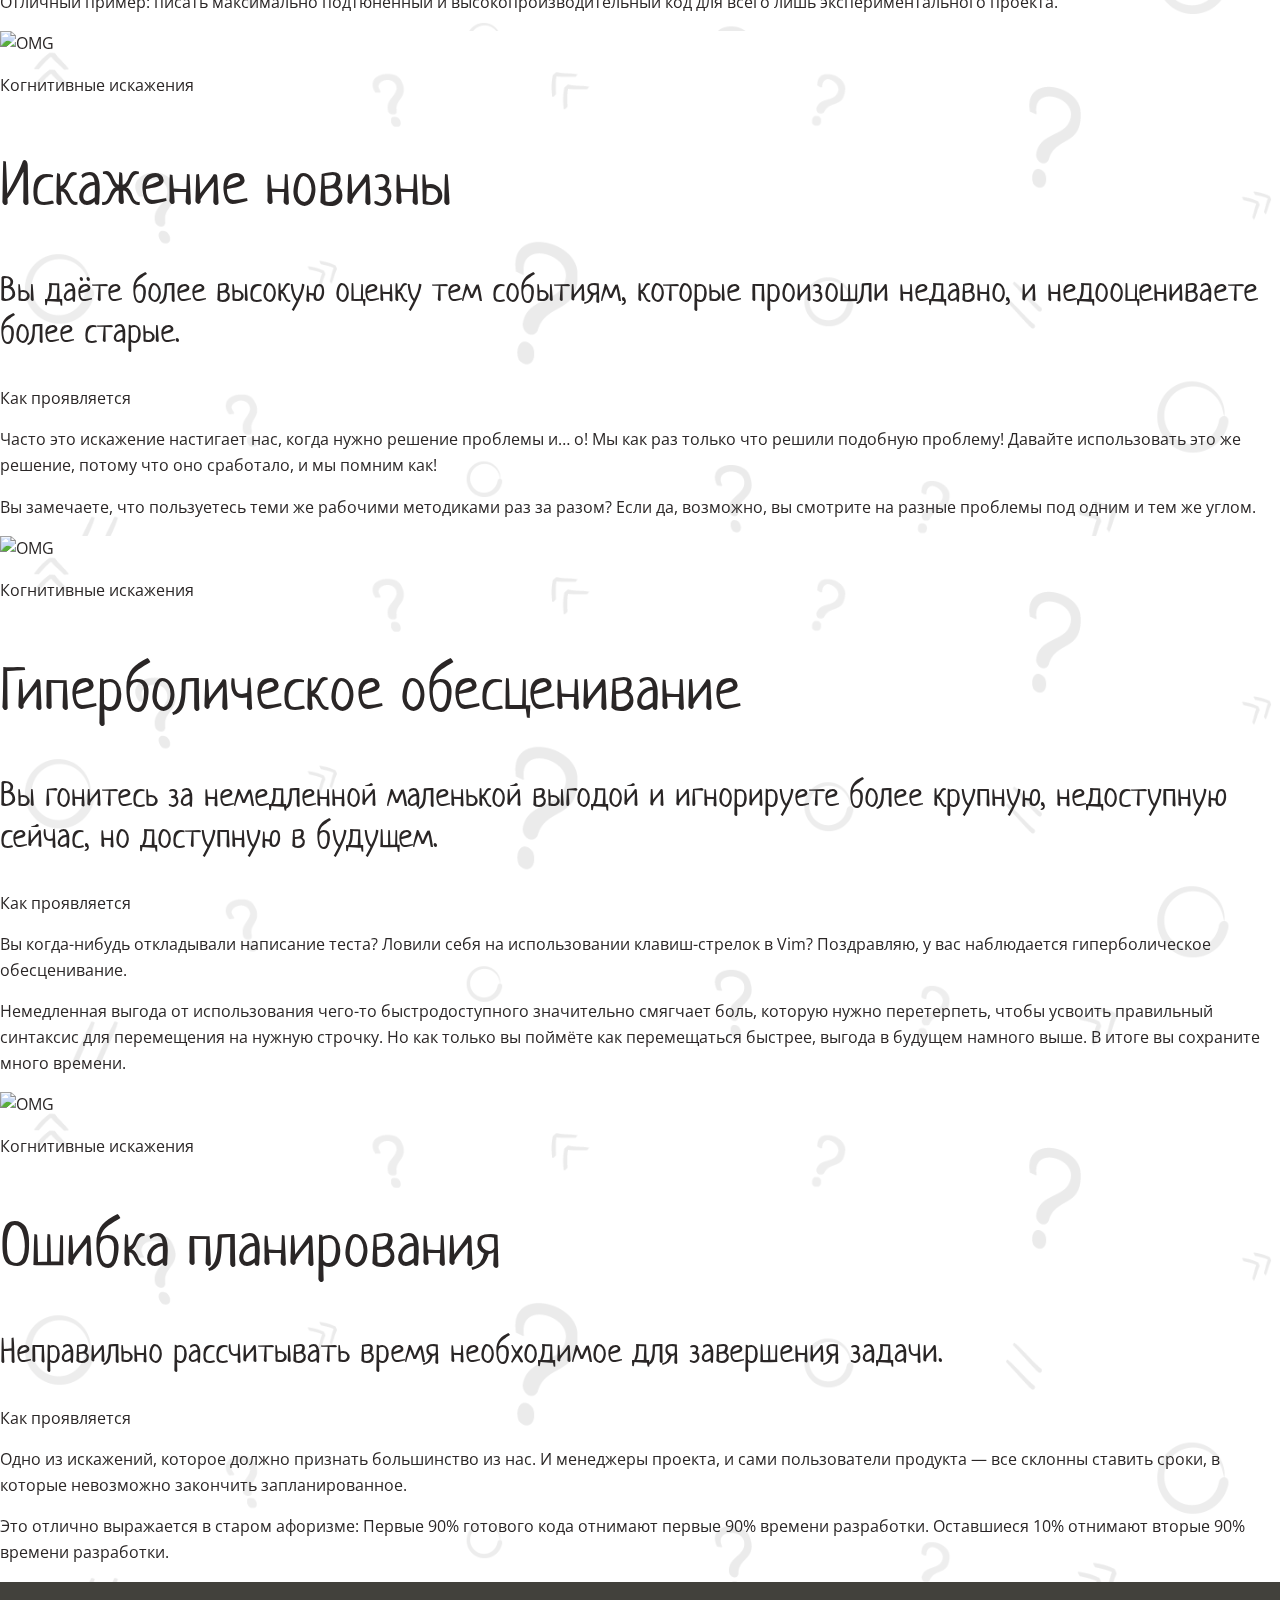
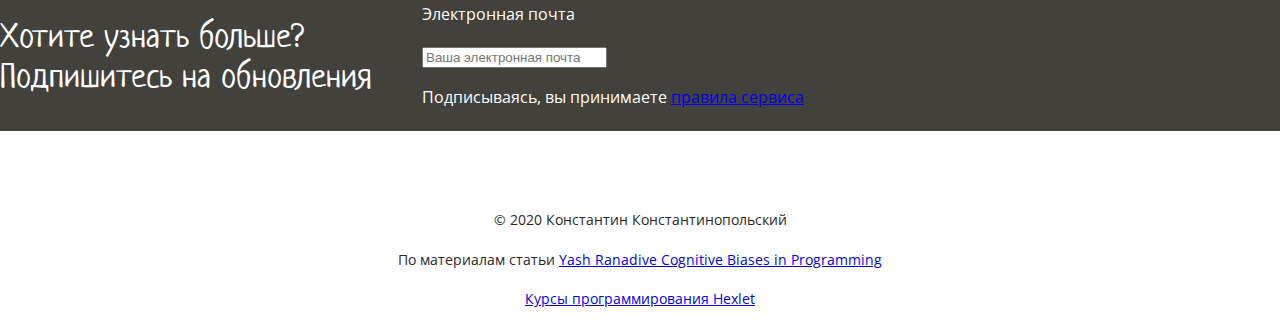
==== commit 9d852e06: "Update index.html" ====
--- a/index.html
+++ b/index.html
@@ -1,283 +1,209 @@
 <!DOCTYPE html>
-<html lang="ru">
-	<head>
-    	<meta charset='UTF-8'>
-    	<title>Когнитивные искажения.nikimad</title>
-    	<link href="./style.css" rel="stylesheet" type="text/css" />
-    </head>
-    <body>
-		<header>
-			<section class="bg bg-light">
-				<div class="content-container two-cols-header">
-					<h1 class="head-title">
-						<span class="f-main">Когнитивные
-						<br>искажения</span>
-						<br>в программировании</h1>
-					<img src="./src/projects-css-l1-cognitive-biases-master/images/main.png"
-						alt="Main character" class="main-img"> 
-
-					<div class="col-header">
-						<p>Мы, разработчики, часто сталкиваемся с проблемами, которые идут вразрез с нашей продуктивностью.
-						Но мы часто игнорируем целостную картину. Некоторые из этих проблем малозаметны, некоторые существенны.
-						Иногда с ними можно как-то справиться, а иногда, к сожалению, нет.</p>
-					</div>
-          			<div class="col-header">
-						<p>Вместе они формируют что-то вроде замкнутого цикла, и это может привести к длительной потере продуктивности,
-						багам и бесконечному разочарованию.</p>
-						<p>Если мы сможем минимизировать воздействие одного или нескольких из этих факторов,
-						то сможем сломать и цикл, а остатки нейтрализовать.</p>
-        			</div>
-					<a href='#cards' class="details">ПОДРОБНЕЕ</a>
-				</div>
-			
-			</section>
-
-		</header>
-		<main>
-			<section class="video-sec">
-				<div class="content-container video-container">
-					<h2 class="video-title"><span class="f-main">Что же это такое,
-					</span><br>когнитивные искажения?</h2>
-                	<p class="video-author">Что такое когнитивные искажения.
-			     	Petrovna Channel</p>
-                	<iframe class="video filter" width="919" height="569"
-				 	src="https://www.youtube.com/embed/jie9AizBqss" frameborder="0"
-				 	allowfullscreen></iframe>
-				</div>
-			</section>
-			<section class="bg-dark">
-				<nav class="cards content-container">
-					<a name='cards'></a>
-					  <div class="row first-row">
-						<div class="f-white">
-						  <h2 class="head-box-head"><span class="f-main">5 когнитивных<br>
-							искажений</span><br>
-							о&nbsp;существовании<br>
-							которых стоит<br>
-							помнить</h2>
-						</div>
-						<a href="#ikea-effect" class="box">
-						  <span class="box-num">1</span>
-						  <h3 class="f-main">Эффект ИКЕА</h3>
-						  <p>Вы переоцениваете собственные<br>
-							 решения, и, как следствие,<br>
+<html>
+  <head>
+    <meta charset="utf-8">
+    <meta name="viewport" content="width=device-width">
+    <title>Когнитивные искажения</title>
+    <link href="style.css" rel="stylesheet" type="text/css" />
+  </head>
+  <body>
+ <header class="bg light">
+   <div class="container">
+    <h1 class="title"><span class="orange">Когнитивные
+        <br>искажения</span>
+        <br>в программировании
+    </h1>
+    <img src="./assets/img/main.png" alt="Man with laptop" class="header-img">
+    <div class="header-text-container">
+      <p class="header-text first-col">Мы, разработчики, часто сталкиваемся с проблемами, которые идут вразрез с нашей продуктивностью. Но мы часто игнорируем целостную картину. Некоторые из этих проблем малозаметны, некоторые существенны.
+			Иногда с ними можно как-то справиться, а иногда, к сожалению, нет</p>
+      <p class="header-text">Вместе они формируют что-то вроде замкнутого цикла, и это может привести к длительной потере продуктивности,
+			багам и бесконечному разочарованию.</p>
+      <p class="header-text">Если мы сможем минимизировать воздействие одного или нескольких из этих факторов, то сможем сломать и цикл, а остатки нейтрализовать.</p>
+    </div>
+    <button class="btn">Подробнее</button>
+   </div>
+ </header>
+ <main>
+   <section class="video-section">
+     <div class="container">
+       <h2 class="section-title"><span class="orange">Что же это такое</span>
+       <br>когнитивные искажения?</h2>
+       <p class="author">Что такое когнитивные искажения. Petrovna Channel</p>
+       <iframe class="video filter" width="919" height="569"
+				src="https://www.youtube.com/embed/jie9AizBqss" frameborder="0"
+				allowfullscreen></iframe>
+     </div>
+   </section>
+   <section class="cards-section">
+     <div class="container">
+       <div class="cards-title">
+         <h2><span class="orange">5 когнитивных искажений</span>
+          существовании которых стоит помнить</h2>
+       </div>
+       <button class="card" data-card="ikea">
+         <div class="number-wrapper">  
+            <span class="number">1</span>
+         </div>
+         <h3 class="card-head orange">Эффект ИКЕА</h3>
+         <p class="card-descrp">Вы переоцениваете собственные
+							 решения, и, как следствие,
 							 недооцениваете решения других.</p>
-						</a>
-						<a href="#premature-optimization" class="box">
-						  <span class="box-num">2</span>
-						  <h3 class="f-main">Преждевременная оптимизация</h3>
-						  <p>Вы оптимизируете что-то задолго до<br>
-							 того, как в этом появляется<br>
+       </button>
+       <button class="card"  data-card="optimization">
+        <div class="number-wrapper">  
+            <span class="number">2</span>
+         </div>
+         <h3 class="card-head orange">Преждевременная оптимизация</h3>
+         <p class="card-descrp">Вы оптимизируете что-то задолго до
+							 того, как в этом появляется
 							 необходимость.</p>
-						</a>
-					  </div>
-					  <div class="row">
-						<a href="#distortion-of-novelty" class="box">
-						  <span class="box-num">3</span>
-						  <h3 class="f-main">Искажение новизны</h3>
-						  <p>Вы даёте более высокую оценку тем<br>
-							 событиям, которые произошли<br>
-							 недавно, и недооцениваете более<br>
-							 старые.</p>            
-						</a>
-						<a href="#hyperbolic-depreciation" class="box">
-						  <span class="box-num">4</span>
-						  <h3 class="f-main">Гиперболическое обесценивание</h3>
-						  <p>Вы гонитесь за немедленной маленькой выгодой и игнорируете<br>
-							 более крупную, недоступную сейчас,<br>
+       </button>
+       <button class="card" data-card="novelty">
+         <span class="number">3</span>
+         <h3 class="card-head orange">Искажение новизны</h3>
+         <p class="card-descrp">Вы даёте более высокую оценку тем
+							 событиям, которые произошли
+							 недавно, и недооцениваете более
+							 старые.</p>
+       </button>
+       <button class="card" data-card="depreciation">
+         <div class="number-wrapper">  
+            <span class="number">4</span>
+         </div>
+         <h3 class="card-head orange">Гиперболическое обесценивание</h3>
+         <p class="card-descrp">Вы гонитесь за немедленной маленькой выгодой и игнорируете
+							 более крупную, недоступную сейчас,
 							 но доступную в будущем.</p>
-						</a>
-						<a href="#errors-in-planning" class="box">
-						  <span class="box-num">5</span>
-						  <h3 class="f-main">Ошибка планирования</h3>
-						  <p>Неправильно рассчитывать время<br>
+       </button>
+       <button class="card" data-card="planning">
+         <div class="number-wrapper">  
+            <span class="number">5</span>
+         </div>
+         <h3 class="card-head orange">Ошибка планирования</h3>
+         <p class="card-descrp">Неправильно рассчитывать время
 							 необходимое для завершения задачи.</p>
-						</a>
-					  </div>
-				  </nav>
-			</section>
-<!--IKEA-->
-<section class="bg bg-light" id="ikea-effect">
-	<div class="content-container">
-		<div class="two-cols-topic">
-	  		<img class="topic-img filter" src="./src/projects-css-l1-cognitive-biases-master/images/1.png" alt="two mans">
-	  
-	  		<div>
-				<p class="pseudo-head f-semi-dark">Когнитивные искажения</p>
-				<h2 class="topic-head">Эффект ИКЕА</h2>
-				<p class="cito">Вы переоцениваете собственные решения, и,
-		  		как следствие, недооцениваете решения других.</p>
-	  		</div>
-
-		</div>
-
-		<h3 class="topic-head-how bg-brown f-white">КАК ПРОЯВЛЯЕТСЯ</h3>
-
-		<div class="two-cols-topic">
-
-	  		<div class="col-topic">
-				<p>Когнитивное искажение называется так из-за того,
-		   		что потребители зачастую предпочитают покупать товары,
-		   		которые они могут собрать сами, а не уже собранные кем-то.</p>
-	  		</div>
-
-	  	<div class="col-topic">
-			<p>Мы склонны переоцнивать наши собственные решения и недооценивать
-			решения других. Если вы когда-то работали в компании,
-		    которая использовала тупой внутренний инструмент вместо более
-		    удобного готового решения, вы понимаете, о чём я говорю.</p>
-	  	</div>
-	</div>
-
-  </section>
-<!--premature-optimization-->
-  <section class="bg bg-brown" id="premature-optimization">
-	  <div class="content-container">
-	  		<div class="two-cols-topic">
-	  			<div>
-					<p class="pseudo-head f-semi-white">Когнитивные искажения</p>
-					<h2 class="topic-head f-white">Преждевременная оптимизация</h2>
-					<p class="cito f-white">Вы оптимизируете что-то задолго до того, как в этом появляется необходимость.</p>
-	  			</div>
-
-	  			<img class="topic-img filter" src="./src/projects-css-l1-cognitive-biases-master/images/2.png" alt="man with rocket">
-			</div>
-	  
-			<h3 class="topic-head-how bg-white f-brown">КАК ПРОЯВЛЯЕТСЯ</h3>
-
-	  		<div class="two-cols-topic">
-
-				<div class="col-topic f-white">
-		  			<p>Если вы добавите аэродинамический спойлер к своему старому
-						автомобилю вместо ремонта мотора, то автомобиль не станет быстрее.</p>
-				</div>
-
-				<div class="col-topic f-white">
-		  			<p>Отличный пример: писать максимально подтюненный и
-						   высокопроизводительный код для всего лишь экспериментального проекта.</p>
-				</div>
-	  		</div>
-	  </div>
-  </section>
-  <!--distortion-of-novelty-->
-<section class="bg bg-light" id="distortion-of-novelty">
-	<div class="content-container">
-		<div class="two-cols-topic">
-	  		<img class="topic-img filter" src="./src/projects-css-l1-cognitive-biases-master/images/3.png" alt="man whith idea">
-	  
-	  		<div>
-				<p class="pseudo-head f-semi-dark">Когнитивные искажения</p>
-				<h2 class="topic-head">Искажение новизны</h2>
-				<p class="cito">Вы даёте более высокую оценку тем событиям, которые произошли недавно,
-					 и недооцениваете более старые..</p>
-	  		</div>
-
-		</div>
-
-		<h3 class="topic-head-how bg-brown f-white">КАК ПРОЯВЛЯЕТСЯ</h3>
-
-		<div class="two-cols-topic">
-
-	  		<div class="col-topic">
-				<p>Часто это искажение настигает нас, когда нужно решение проблемы и… о!
-					 Мы как раз только что решили подобную проблему!
-					 Давайте использовать это же решение, потому что оно сработало, и мы помним как!</p>
-	  		</div>
-
-	  	<div class="col-topic">
-			<p>Вы замечаете, что пользуетесь теми же рабочими методиками раз за разом?
-				Если да, возможно, вы смотрите на разные проблемы под одним и тем же углом.</p>
-	  	</div>
-	</div>
-  </section>
-  <!--hyperbolic-depreciation-->
-  <section class="bg bg-brown" id="hyperbolic-depreciation">
-	<div class="content-container">
-			<div class="two-cols-topic">
-				<div>
-				  <p class="pseudo-head f-semi-white">Когнитивные искажения</p>
-				  <h2 class="topic-head f-white">Гиперболическое обесценивание</h2>
-				  <p class="cito f-white">Вы гонитесь за немедленной маленькой выгодой и игнорируете более крупную,
-					   недоступную сейчас, но доступную в будущем.</p>
-				</div>
-
-				<img class="topic-img filter" src="./src/projects-css-l1-cognitive-biases-master/images/4.png" alt="man with mountain">
-		  </div>
-	
-		  <h3 class="topic-head-how bg-white f-brown">КАК ПРОЯВЛЯЕТСЯ</h3>
-
-			<div class="two-cols-topic">
-
-			  <div class="col-topic f-white">
-					<p>Вы когда-нибудь откладывали написание теста? Ловили себя на использовании клавиш-стрелок в Vim?
-						 Поздравляю, у вас наблюдается гиперболическое обесценивание.</p>
-			  </div>
-
-			  <div class="col-topic f-white">
-					<p>Немедленная выгода от использования чего-то быстродоступного значительно
-						 смягчает боль, которую нужно перетерпеть, чтобы усвоить правильный
-						  синтаксис для перемещения на нужную строчку. Но как только вы поймёте как
-						   перемещаться быстрее, выгода в будущем намного выше. В итоге вы сохраните
-						    много времени.</p>
-			  </div>
-			</div>
-	</div>
-</section>
-  <!--errors-in-planning-->
-  <section class="bg bg-light" id="errors-in-planning">
-	<div class="content-container">
-		<div class="two-cols-topic">
-	  		<img class="topic-img filter" src="./src/projects-css-l1-cognitive-biases-master/images/5.png" alt="man whith clock">
-	  
-	  		<div>
-				<p class="pseudo-head f-semi-dark">Когнитивные искажения</p>
-				<h2 class="topic-head">Ошибка планирования</h2>
-				<p class="cito">Неправильно рассчитывать время необходимое для завершения задачи.</p>
-	  		</div>
-
-		</div>
-
-		<h3 class="topic-head-how bg-brown f-white">КАК ПРОЯВЛЯЕТСЯ</h3>
-
-		<div class="two-cols-topic">
-
-	  		<div class="col-topic">
-				<p>Одно из искажений, которое должно признать большинство из нас.
-					 И менеджеры проекта, и сами пользователи продукта — все склонны
-					  ставить сроки, в которые невозможно закончить запланированное.</p>
-	  		</div>
-
-	  	<div class="col-topic">
-			<p>Это отлично выражается в старом афоризме:</p>
-
-			<p class="inner-cito">Первые 90% готового кода отнимают первые 90% времени разработки.
-				Оставшиеся 10% отнимают вторые 90% времени разработки.</p>
-	  	</div>
-	</div>
-  </section>
-</main>
-<footer>
-	<section>
-		<div class="content-container">
-			<div class="form-container">
-				<p class="subscribe-title">Хотите узнать больше?<br>
-					Подпишитесь на обновления</p>
-			<form class="e-mail-form">
-				<p class="form-title">Электронная почта</p>
-				<div class="input-container">
-				<input class="e-mail" type="text" placeholder=" Ваша электронная почта">
-				<a class="send" href="#"><img class="plane" src="./src/projects-css-l1-cognitive-biases-master/images/send.svg" alt="send-message"></a>
-				</div>
-				<p class="rules-agreement">Подписываясь, вы принимаете <a class="f-white" href="#">правила сервиса</a></p>
-			</form>
-			</div>
-			<div class="info">
-				<p>© 2022 <a class="github" href="https://github.com/Nikimad">Никита Савельев</a></p>
-				<p>По материалам статьи <a href="https://medium.com/hackernoon/cognitive-biases-in-programming-5e937707c27b">Yash Ranadive Cognitive Biases in Programming</a></p>
-				<a href="https://ru.hexlet.io/">Курсы программирования Hexle</a>
-			</div>
-		</div>
-	</section>
-</footer>
-</body>
+       </button>
+     </div>
+   </section>
+   <section class="container section-left bg light" data-topic="ikea">
+       <div class="section-top">
+        <img class="section-img" src="./assets/img/1.png" alt="OMG">
+        <div class="section-head-container">
+            <p class="special-head">Когнитивные искажения</p>
+            <h2 class="section-head">Эффект ИКЕА</h2>
+        <p class="cito">Вы переоцениваете собственные решения, и,
+            как следствие, недооцениваете решения других.</p>
+        </div>
+      </div>
+      <div class="section-bot">
+       <p class="line">Как проявляется</p>
+       <p class="section-text">Когнитивное искажение называется так из-за того,
+        что потребители зачастую предпочитают покупать товары,
+        которые они могут собрать сами, а не уже собранные кем-то.</p>
+       <p class="section-text">Мы склонны переоцнивать наши собственные решения и недооценивать
+        решения других. Если вы когда-то работали в компании,
+        которая использовала тупой внутренний инструмент вместо более
+        удобного готового решения, вы понимаете, о чём я говорю.</p>
+      </div>
+   </section>
+   <section class="container section-right bg brown" data-topic="optimization">
+    <div class="section-top">
+     <img class="section-img right" src="./assets/img/2.png" alt="OMG">
+     <div class="section-head-container">
+        <p class="special-head">Когнитивные искажения</p>
+        <h2 class="section-head" >Преждевременная оптимизация</h2>
+     <p class="cito">Вы оптимизируете что-то задолго до того, как в этом появляется необходимость.</p>
+    </div>
+    </div>
+   <div class="section-bot">
+    <p class="line">Как проявляется</p>
+    <p class="section-text">Если вы добавите аэродинамический спойлер к своему старому
+        автомобилю вместо ремонта мотора, то автомобиль не станет быстрее.</p>
+    <p class="section-text">Отличный пример: писать максимально подтюненный и
+        высокопроизводительный код для всего лишь экспериментального проекта.</p>
+   </div>
+</section>
+
+
+
+<section class="container section-left bg light" data-topic="novelty">
+    <div class="section-top">
+     <img class="section-img" src="./assets/img/3.png" alt="OMG">
+     <div class="section-head-container">
+         <p class="special-head">Когнитивные искажения</p>
+         <h2 class="section-head">Искажение новизны</h2>
+     <p class="cito">Вы даёте более высокую оценку тем событиям, которые произошли недавно,
+        и недооцениваете более старые.</p>
+     </div>
+   </div>
+   <div class="section-bot">
+    <p class="line">Как проявляется</p>
+    <p class="section-text">Часто это искажение настигает нас, когда нужно решение проблемы и… о!
+        Мы как раз только что решили подобную проблему!
+        Давайте использовать это же решение, потому что оно сработало, и мы помним как!</p>
+    <p class="section-text">Вы замечаете, что пользуетесь теми же рабочими методиками раз за разом?
+        Если да, возможно, вы смотрите на разные проблемы под одним и тем же углом.</p>
+   </div>
+</section>
+<section class="container section-right bg brown" data-topic="depreciation">
+ <div class="section-top">
+  <img class="section-img right" src="./assets/img/4.png" alt="OMG">
+  <div class="section-head-container">
+     <p class="special-head">Когнитивные искажения</p>
+     <h2 class="section-head" >Гиперболическое обесценивание</h2>
+  <p class="cito">Вы гонитесь за немедленной маленькой выгодой и игнорируете более крупную,
+    недоступную сейчас, но доступную в будущем.</p>
+ </div>
+ </div>
+<div class="section-bot">
+ <p class="line">Как проявляется</p>
+ <p class="section-text">Вы когда-нибудь откладывали написание теста? Ловили себя на использовании клавиш-стрелок в Vim?
+    Поздравляю, у вас наблюдается гиперболическое обесценивание.</p>
+ <p class="section-text">Немедленная выгода от использования чего-то быстродоступного значительно
+    смягчает боль, которую нужно перетерпеть, чтобы усвоить правильный
+     синтаксис для перемещения на нужную строчку. Но как только вы поймёте как
+      перемещаться быстрее, выгода в будущем намного выше. В итоге вы сохраните
+       много времени.</p>
+</div>
+</section>
+
+
+<section class="container section-left bg light" data-topic="planning">
+    <div class="section-top">
+     <img class="section-img" src="./assets/img/5.png" alt="OMG">
+     <div class="section-head-container">
+         <p class="special-head">Когнитивные искажения</p>
+         <h2 class="section-head">Ошибка планирования</h2>
+     <p class="cito">Неправильно рассчитывать время необходимое для завершения задачи.</p>
+     </div>
+   </div>
+   <div class="section-bot">
+    <p class="line">Как проявляется</p>
+    <p class="section-text">Одно из искажений, которое должно признать большинство из нас.
+        И менеджеры проекта, и сами пользователи продукта — все склонны
+         ставить сроки, в которые невозможно закончить запланированное.</p>
+    <p class="section-text">Это отлично выражается в старом афоризме: 
+    <span class="afor">Первые 90% готового кода отнимают первые 90% времени разработки.
+        Оставшиеся 10% отнимают вторые 90% времени разработки.</span></p>
+   </div>
+</section>
+ </main>
+ <footer>
+     <div class="container">
+         <div class="form-container">
+             <h3 class="footer-title">Хотите узнать больше?<br>Подпишитесь на обновления</h3>
+             <form class="form">
+                <p class="form-desc">Электронная почта</p>
+                 <input class="input" type="text" placeholder="Ваша электронная почта">
+                <p class="form-caption">Подписываясь, вы принимаете <a class="rules" href="#">правила сервиса</a></p>
+             </form>
+         </div>
+         <p class="info">© 2020 Константин Константинопольский</p>
+         <p class="info">По материалам статьи <a href="#">Yash Ranadive Cognitive Biases in Programming</a></p>
+         <p class="info"><a href="#">Курсы программирования Hexlet</a></p>
+     </div>
+ </footer>
+    <script src="script.js"></script>
+  </body>
 </html>
--- a/style.css
+++ b/style.css
@@ -0,0 +1,372 @@
+:root {
+  --white: #fff;
+  --st-white: #d7ccc0;
+  --light: #f5f4f0;
+  --main: #fe8a02;
+  --main-dark: #42413c;
+  --dark: #2a2626;
+  --st-dark: #908d8b;
+  --brown: #b09a81;
+  --blue: #1085c5;
+  }
+  
+@font-face {
+  font-family: 'Open Sans Italc';
+  src: url('./src/fonts/Open_Sans/OpenSans-Italic-VariableFont_wdth\,wght.ttf');
+}
+  
+@font-face {
+  font-family: 'Open Sans';
+  src: url('./src/fonts/Open_Sans/OpenSans-VariableFont_wdth\,wght.ttf');
+}
+  
+@font-face {
+  font-family: 'Neucha';
+  src: url('./src/fonts/Neucha/Neucha-Regular.ttf');
+}
+  
+h1,
+h2,
+h3 {
+  line-height: 1.2em;
+  font-family: 'Neucha';
+  font-weight: 400;
+  width: fit-content;
+}
+  
+h1 {
+  font-size: 72px;
+}
+  
+h2 {
+  font-size: 60px;
+}
+  
+h3 {
+  font-size: 34px;
+}
+
+body {
+  margin: 0;
+  font: 16px/1.6em 'Open Sans', sans-serif;
+  color: var(--dark);
+}
+
+section {
+  position: relative;
+  max-width: 1440px;
+  margin: 0 auto;
+  overflow: hidden;
+}
+
+.bg-dark {
+  background-color: var(--dark);
+}
+
+.bg-light {
+  background-color: var(--light);
+}
+
+.bg-brown {
+  background-color: var(--brown);
+}
+
+.bg-white {
+  background-color: var(--white);
+}
+
+.f-weight-n {
+  font-weight: normal;
+}
+
+.f-main {
+    color: var(--main);
+}
+
+.f-white {
+  color: var(--white);
+}
+
+.f-brown {
+  color: var(--brown);
+}
+
+.f-semi-dark {
+  color: var(--st-dark);
+}
+
+.f-semi-white {
+  color: var(--st-white);
+}
+
+.filter {
+  filter: drop-shadow(0 16px 32px rgba(0, 0, 0, 0.15));
+}
+
+.bg::before {
+  position: absolute;
+  display: block;
+  width: 100%;
+  height: 100%;
+  content: '';
+  background-image: url('./src/projects-css-l1-cognitive-biases-master/images/background.png');
+  background-repeat: no-repeat;
+  background-size: cover;
+  opacity: 0.1;
+}
+
+.content-container {
+  position: relative;
+  max-width: 1110px;
+  margin: 0 auto;
+  padding: 100px 0;
+}
+
+.main-img {
+  position: absolute;
+  top: 55px;
+  right: -270px;
+  height: 525px;
+  z-index: 0;
+}
+
+.head-title {
+  position: relative;
+  margin: 0;
+  margin-bottom: 185px;
+  flex-basis: 100%;
+  z-index: 1;
+}
+
+.two-cols-header {
+    display: flex;
+    flex-wrap: wrap;
+    column-gap: 30px;
+}
+  
+.col-header {
+  flex: 1 1 540px;
+}
+
+.details {
+    position: relative;
+    padding: 12px 24px;
+    margin-top: 24px;
+    left: 570px;
+    font-weight: bold;
+    color: var(--white);
+    background-color: var(--main);
+    text-decoration: none;
+}
+
+.details:hover {
+  background-color: #EA7600;
+}
+
+.video-sec {
+  position: relative;
+  bottom: -100px;
+  z-index: 1;
+}
+
+.video-container {
+  padding: 0;
+}
+
+.video-title {
+  margin: 0 auto 30px;
+  text-align: center;
+}
+
+.video-author {
+  text-align: center;
+  margin-bottom: 30px;
+}
+
+.video {
+  display: block;
+  margin: 0 auto;
+}
+
+.cards {
+  padding-top: 200px;
+}
+
+.row {
+  column-count: 3;
+  column-gap: 30px;
+}
+
+.first-row {
+  margin-bottom: 20px;
+}
+
+.head-box-head {
+  margin: 0;
+  font-size: 52px;
+}
+
+.box {
+  display: block;
+  text-decoration: none;
+  background-color: var(--light);
+  color: var(--dark);
+  padding: 24px;
+  height: 323px;
+  max-width: 350px;
+}
+
+.box-num {
+  display: block;
+  font-size: 64px;
+  line-height: 1;
+  color: var(--main-dark);
+  font-family: "Neucha", sans-serif;
+  margin-bottom: 40px;
+}
+
+.box:hover {
+  background-color: var(--main);
+}
+
+.box:hover * {
+  color: var(--white);
+}
+
+.two-cols-topic {
+  display: flex;
+  justify-content: center;
+  column-gap: 30px;
+}
+
+.col-topic {
+  flex: 1 1 50%;
+}
+
+.col-topic * {
+  margin: 0;
+}
+
+.pseudo-head {
+  font-size: 24px;
+  font-family: "Neucha", sans-serif;
+  margin-bottom: 0;
+  margin-top: 0;
+  color: var(--st-white);
+}
+
+.topic-head {
+  margin-top: 0;
+  margin-bottom: 30px;
+}
+
+.cito {
+  font-size: 34px;
+  font-family: "Neucha", sans-serif;
+  line-height: 1.2;
+}
+
+.topic-head-how {
+  width: 100%;
+  font-size: 14px;
+  font-family: "Open Sans", sans-serif;
+  margin-top: 100px;
+  margin-bottom: 20px;
+  padding: 5px 10px;
+}
+
+.topic-img {
+  background-color: var(--white);
+  z-index: 1;
+}
+
+.inner-cito {
+  margin-top: 16px;
+  margin-bottom: 16px;
+}
+
+.form-container {
+  display: flex;
+  align-items: center;
+  column-gap: 50px;
+  background-color: var(--main-dark);
+  color: var(--white);
+  margin-bottom: 76px;
+}
+
+.subscribe-title {
+  font-family: "Neucha", sans-serif;
+  font-size: 34px;
+  line-height: 1.2;
+  margin: 55px;
+}
+
+.e-mail-form {
+  margin: 0 0 9px 17px;
+}
+
+.form-title {
+  font-size: 18px;
+  margin-top: 0;
+  margin-bottom: 9px;
+}
+
+.input-container {
+  display: flex;
+}
+
+.e-mail {
+  height: 50px;
+  width: 423px;
+  margin: 0 auto;
+  padding: 0 15px;
+  border: none;
+}
+
+.e-mail::placeholder {
+  font-family: "Open Sans", sans-serif;
+  font-size: 13.1px;
+  color: #757575;
+  opacity: 0.2;
+  padding-top: 17px;
+  padding-bottom: 18px;
+}
+
+.rules-agreement {
+  font-size: 12px;
+  margin: 0;
+}
+
+.send {
+  position: relative;
+  right: 8px;
+  display: block;
+  background-color: var(--main);
+  height: 50px;
+}
+
+.send:hover {
+  background-color: #EA7600;
+}
+
+.plane {
+  width: 20px;
+  height: 20px;
+  padding: 15px 25px;
+}
+
+.info {
+  text-align: center;
+  font-size: 14px;
+  margin-bottom: 11px;
+}
+
+.info p {
+  margin-top: 0;
+  margin-bottom: 16px;
+}
+
+.github {
+  text-decoration: none;
+  color: var(--dark);
+}